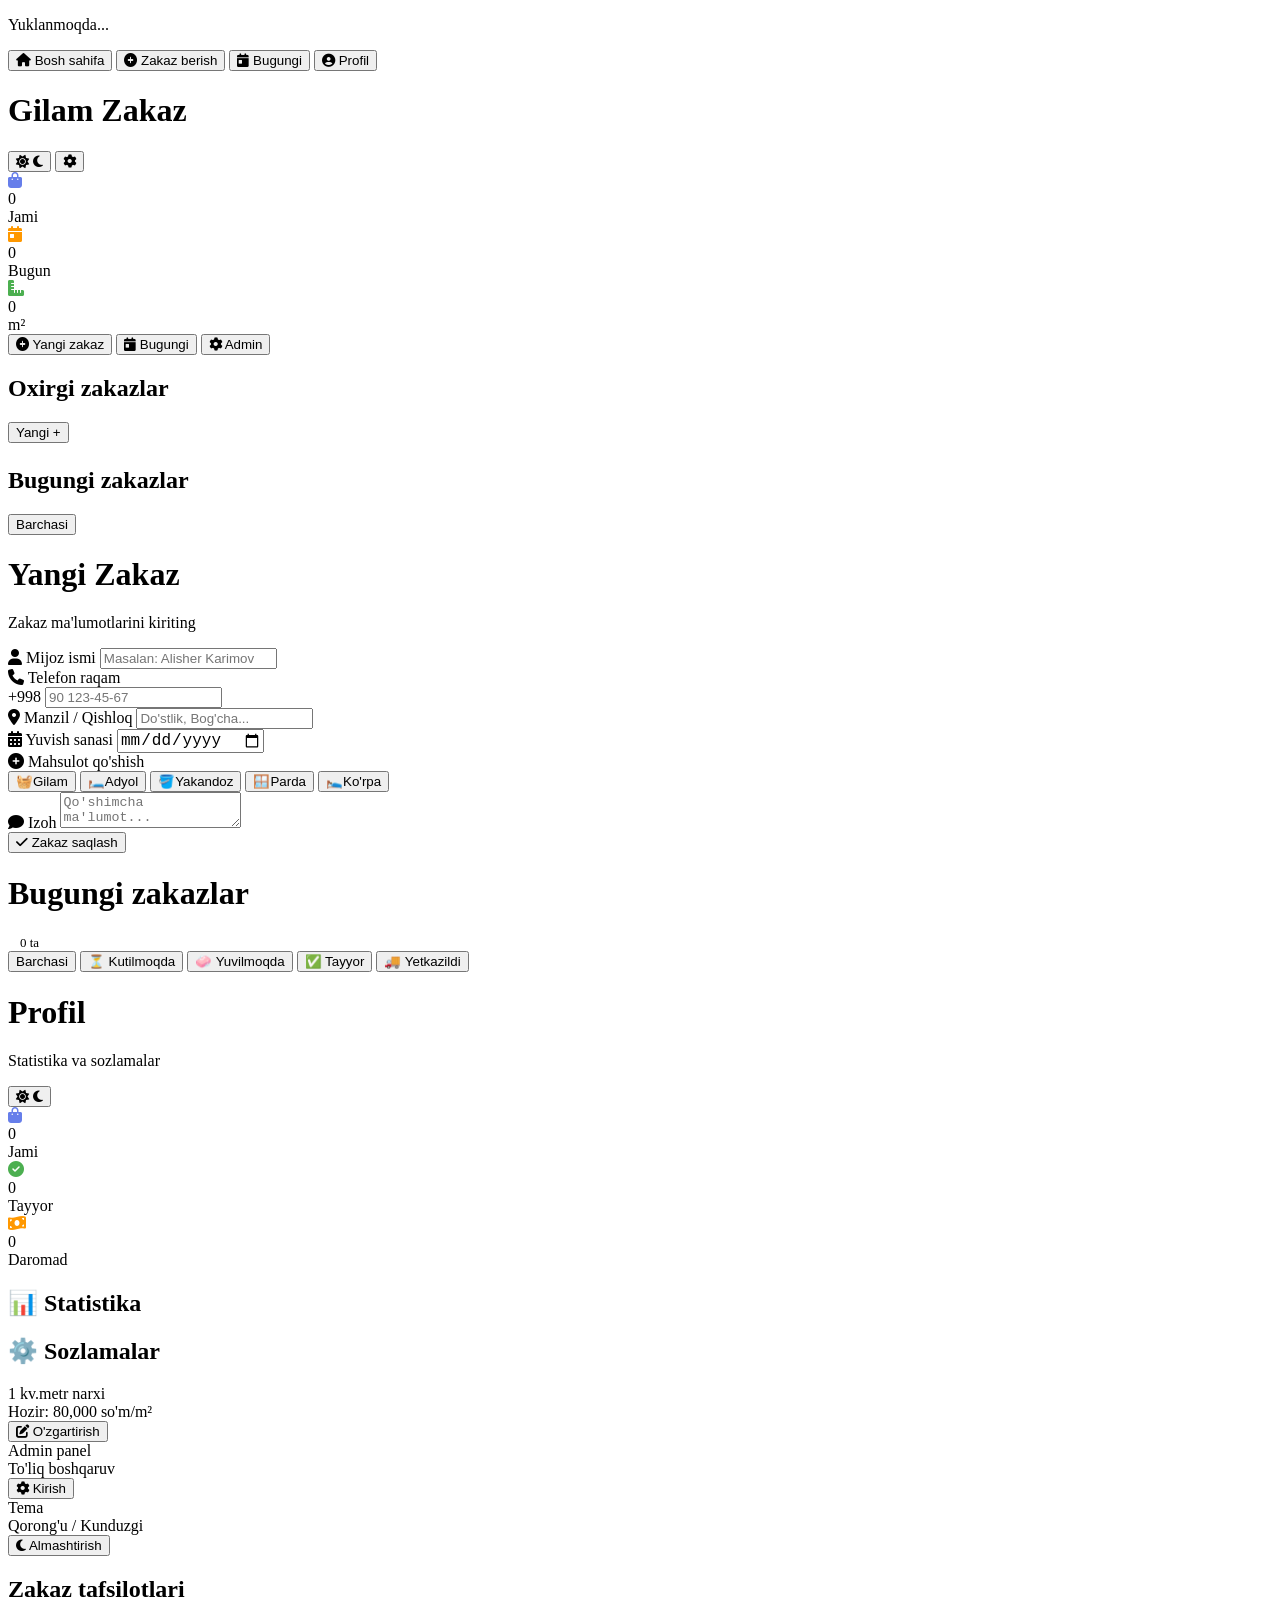
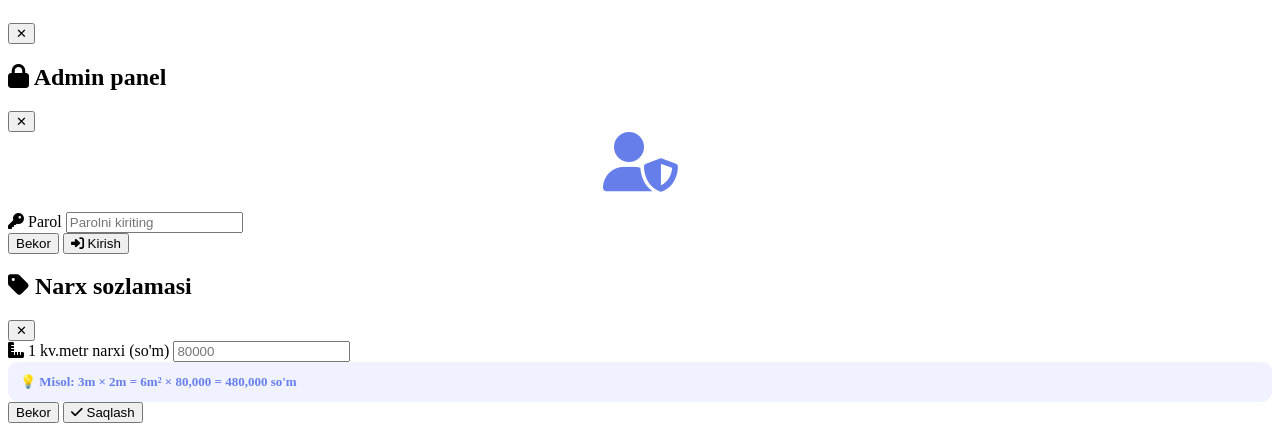
==== index.html @ f142aa7f "Create index.html" ====
<!DOCTYPE html>
<html lang="uz">
<head>
    <meta charset="UTF-8">
    <meta name="viewport" content="width=device-width, initial-scale=1.0, maximum-scale=1.0, user-scalable=no, viewport-fit=cover">
    <title>Gilam Zakaz | Mobil</title>
    <link rel="stylesheet" href="https://cdnjs.cloudflare.com/ajax/libs/font-awesome/6.4.0/css/all.min.css">
    <link href="https://fonts.googleapis.com/css2?family=Inter:wght@400;500;600;700;800&display=swap" rel="stylesheet">
    <link rel="stylesheet" href="style.css">
</head>
<body>
    <div class="loading-screen" id="loadingScreen">
        <div class="loading-spinner"></div>
        <p>Yuklanmoqda...</p>
    </div>

    <!-- BOTTOM NAVIGATION: Bosh sahifa / Zakaz berish / Bugungi / Profil -->
    <nav class="bottom-nav">
        <button class="nav-item active" data-page="home" onclick="switchPage('home')">
            <i class="fas fa-home"></i>
            <span>Bosh sahifa</span>
        </button>
        <button class="nav-item" data-page="neworder" onclick="switchPage('neworder')">
            <i class="fas fa-plus-circle"></i>
            <span>Zakaz berish</span>
        </button>
        <button class="nav-item" data-page="today" onclick="switchPage('today')">
            <i class="fas fa-calendar-day"></i>
            <span>Bugungi</span>
            <span class="nav-badge" id="todayBadge" style="display:none">0</span>
        </button>
        <button class="nav-item" data-page="profile" onclick="switchPage('profile')">
            <i class="fas fa-user-circle"></i>
            <span>Profil</span>
        </button>
    </nav>

    <main class="main-content">

        <!-- HOME PAGE -->
        <div class="page active" id="homePage">
            <div class="mobile-header">
                <div class="welcome-section">
                    <h1>Gilam Zakaz</h1>
                    <p class="date" id="currentDate"></p>
                </div>
                <div class="header-actions">
                    <button class="theme-toggle-btn" id="themeToggleBtn" onclick="toggleTheme()">
                        <span class="theme-icon-sun"><i class="fas fa-sun"></i></span>
                        <span class="theme-icon-moon"><i class="fas fa-moon"></i></span>
                    </button>
                    <button class="admin-btn" id="adminBtn" onclick="openAdminLoginModal()">
                        <i class="fas fa-cog"></i>
                    </button>
                </div>
            </div>

            <div class="stats-cards">
                <div class="stat-card">
                    <i class="fas fa-shopping-bag" style="color:#667eea"></i>
                    <div class="stat-value" id="totalOrdersStat">0</div>
                    <div class="stat-label">Jami</div>
                </div>
                <div class="stat-card">
                    <i class="fas fa-calendar-day" style="color:#ff9800"></i>
                    <div class="stat-value" id="todayOrdersStat">0</div>
                    <div class="stat-label">Bugun</div>
                </div>
                <div class="stat-card">
                    <i class="fas fa-ruler-combined" style="color:#4caf50"></i>
                    <div class="stat-value" id="totalAreaStat">0</div>
                    <div class="stat-label">m²</div>
                </div>
            </div>

            <div class="quick-actions">
                <button class="action-btn" onclick="switchPage('neworder')">
                    <i class="fas fa-plus-circle"></i>
                    <span>Yangi zakaz</span>
                </button>
                <button class="action-btn" onclick="switchPage('today')">
                    <i class="fas fa-calendar-day"></i>
                    <span>Bugungi</span>
                </button>
                <button class="action-btn" onclick="openAdminLoginModal()">
                    <i class="fas fa-cog"></i>
                    <span>Admin</span>
                </button>
            </div>

            <div class="section-header">
                <h2>Oxirgi zakazlar</h2>
                <button class="see-all" onclick="switchPage('neworder')">Yangi +</button>
            </div>
            <div class="orders-list" id="recentOrders"></div>

            <div class="section-header" style="margin-top:24px;">
                <h2>Bugungi zakazlar</h2>
                <button class="see-all" onclick="switchPage('today')">Barchasi</button>
            </div>
            <div class="queue-list" id="todayPreview"></div>
        </div>

        <!-- NEW ORDER PAGE -->
        <div class="page" id="neworderPage">
            <div class="mobile-header">
                <div class="welcome-section">
                    <h1>Yangi Zakaz</h1>
                    <p class="date">Zakaz ma'lumotlarini kiriting</p>
                </div>
            </div>

            <div class="new-order-form-page">
                <!-- Mijoz ismi -->
                <div class="form-group">
                    <label><i class="fas fa-user"></i> Mijoz ismi</label>
                    <input type="text" id="fo-name" placeholder="Masalan: Alisher Karimov" maxlength="60">
                </div>

                <!-- Telefon -->
                <div class="form-group">
                    <label><i class="fas fa-phone"></i> Telefon raqam</label>
                    <div class="phone-input-wrapper">
                        <span class="phone-prefix">+998</span>
                        <input type="tel" id="fo-phone" placeholder="90 123-45-67"
                            inputmode="numeric" maxlength="12"
                            oninput="formatPhoneInput(this)"
                            onkeydown="handlePhoneKey(event,this)">
                    </div>
                    <small id="fo-phoneError" style="color:#f44336;display:none;margin-top:4px;">❌ 9 raqamli telefon kiriting</small>
                </div>

                <!-- Manzil -->
                <div class="form-group">
                    <label><i class="fas fa-map-marker-alt"></i> Manzil / Qishloq</label>
                    <input type="text" id="fo-village" placeholder="Do'stlik, Bog'cha...">
                </div>

                <!-- Yuvish sanasi -->
                <div class="form-group">
                    <label><i class="fas fa-calendar-alt"></i> Yuvish sanasi</label>
                    <input type="date" id="fo-washdate" style="font-size:16px;">
                </div>

                <!-- Mahsulot qo'shish -->
                <div class="form-group">
                    <label><i class="fas fa-plus-circle"></i> Mahsulot qo'shish</label>
                    <div class="product-add-buttons">
                        <button type="button" class="prod-add-btn" onclick="addProductItem('gilam','🧺','Gilam')">
                            <span class="prod-add-emoji">🧺</span><span>Gilam</span>
                        </button>
                        <button type="button" class="prod-add-btn" onclick="addProductItem('adyol','🛏️','Adyol')">
                            <span class="prod-add-emoji">🛏️</span><span>Adyol</span>
                        </button>
                        <button type="button" class="prod-add-btn" onclick="addProductItem('yakandoz','🪣','Yakandoz')">
                            <span class="prod-add-emoji">🪣</span><span>Yakandoz</span>
                        </button>
                        <button type="button" class="prod-add-btn" onclick="addProductItem('parda','🪟','Parda')">
                            <span class="prod-add-emoji">🪟</span><span>Parda</span>
                        </button>
                        <button type="button" class="prod-add-btn" onclick="addProductItem('korpa','🛌','Ko\'rpa')">
                            <span class="prod-add-emoji">🛌</span><span>Ko'rpa</span>
                        </button>
                    </div>
                </div>

                <div id="fo-productItemsList" class="product-items-list"></div>

                <div class="live-calculator" id="fo-totalCalcBox" style="display:none;">
                    <div class="calc-item total">
                        <span>📦 Jami narx:</span>
                        <strong id="fo-livePrice">0 so'm</strong>
                    </div>
                    <div class="calc-item">
                        <span>Mahsulotlar soni:</span>
                        <strong id="fo-liveItemCount">0 ta</strong>
                    </div>
                </div>

                <!-- Izoh -->
                <div class="form-group">
                    <label><i class="fas fa-comment"></i> Izoh</label>
                    <textarea id="fo-comment" rows="2" placeholder="Qo'shimcha ma'lumot..."></textarea>
                </div>

                <button class="btn-save-full" id="fo-saveBtn" onclick="saveOrderFull()">
                    <i class="fas fa-check"></i> Zakaz saqlash
                </button>
            </div>
        </div>

        <!-- BUGUNGI PAGE -->
        <div class="page" id="todayPage">
            <div class="mobile-header">
                <div class="welcome-section">
                    <h1>Bugungi zakazlar</h1>
                    <p class="date" id="todayDateLabel"></p>
                </div>
                <div class="header-actions">
                    <span class="queue-total" id="todayTotal" style="font-size:13px;padding:6px 12px;">0 ta</span>
                </div>
            </div>

            <div class="filter-chips" style="margin-bottom:12px;">
                <button class="chip active" onclick="setTodayFilter(this,'all')">Barchasi</button>
                <button class="chip" onclick="setTodayFilter(this,'new')">⏳ Kutilmoqda</button>
                <button class="chip" onclick="setTodayFilter(this,'washing')">🧼 Yuvilmoqda</button>
                <button class="chip" onclick="setTodayFilter(this,'ready')">✅ Tayyor</button>
                <button class="chip" onclick="setTodayFilter(this,'done')">🚚 Yetkazildi</button>
            </div>

            <div class="queue-list" id="todayOrdersList"></div>
        </div>

        <!-- PROFIL PAGE -->
        <div class="page" id="profilePage">
            <div class="mobile-header">
                <div class="welcome-section">
                    <h1>Profil</h1>
                    <p class="date">Statistika va sozlamalar</p>
                </div>
                <div class="header-actions">
                    <button class="theme-toggle-btn" id="themeToggleBtn2" onclick="toggleTheme()">
                        <span class="theme-icon-sun"><i class="fas fa-sun"></i></span>
                        <span class="theme-icon-moon"><i class="fas fa-moon"></i></span>
                    </button>
                </div>
            </div>

            <!-- Stats summary -->
            <div class="stats-cards">
                <div class="stat-card">
                    <i class="fas fa-shopping-bag" style="color:#667eea"></i>
                    <div class="stat-value" id="profJami">0</div>
                    <div class="stat-label">Jami</div>
                </div>
                <div class="stat-card">
                    <i class="fas fa-check-circle" style="color:#4caf50"></i>
                    <div class="stat-value" id="profTayyor">0</div>
                    <div class="stat-label">Tayyor</div>
                </div>
                <div class="stat-card">
                    <i class="fas fa-money-bill-wave" style="color:#ff9800"></i>
                    <div class="stat-value" id="profDaromad">0</div>
                    <div class="stat-label">Daromad</div>
                </div>
            </div>

            <div class="section-header" style="margin-top:16px;">
                <h2>📊 Statistika</h2>
            </div>
            <div class="report-stats-box" id="profStatsBox"></div>

            <div class="section-header" style="margin-top:16px;">
                <h2>⚙️ Sozlamalar</h2>
            </div>
            <div class="profile-settings-box">
                <div class="prof-setting-row">
                    <div>
                        <div class="prof-setting-label">1 kv.metr narxi</div>
                        <div class="prof-setting-sub" id="profCurrentPrice">Hozir: 80,000 so'm/m²</div>
                    </div>
                    <button class="prof-setting-btn" onclick="openPriceSettings()">
                        <i class="fas fa-edit"></i> O'zgartirish
                    </button>
                </div>
                <div class="prof-setting-row">
                    <div>
                        <div class="prof-setting-label">Admin panel</div>
                        <div class="prof-setting-sub">To'liq boshqaruv</div>
                    </div>
                    <button class="prof-setting-btn" onclick="openAdminLoginModal()">
                        <i class="fas fa-cog"></i> Kirish
                    </button>
                </div>
                <div class="prof-setting-row">
                    <div>
                        <div class="prof-setting-label">Tema</div>
                        <div class="prof-setting-sub">Qorong'u / Kunduzgi</div>
                    </div>
                    <button class="prof-setting-btn" onclick="toggleTheme()">
                        <i class="fas fa-moon"></i> Almashtirish
                    </button>
                </div>
            </div>
        </div>

    </main>

    <!-- ORDER DETAILS MODAL -->
    <div class="modal" id="detailsModal">
        <div class="modal-content">
            <div class="modal-header">
                <h2>Zakaz tafsilotlari</h2>
                <button class="close-btn" onclick="closeDetailsModal()">✕</button>
            </div>
            <div class="modal-body" id="detailsContent"></div>
            <div class="modal-footer" id="detailsNavigation"></div>
        </div>
    </div>

    <!-- ADMIN LOGIN MODAL -->
    <div class="modal" id="adminLoginModal">
        <div class="modal-content">
            <div class="modal-header">
                <h2><i class="fas fa-lock"></i> Admin panel</h2>
                <button class="close-btn" onclick="closeAdminLoginModal()">✕</button>
            </div>
            <div class="modal-body">
                <div style="text-align:center;margin-bottom:20px;">
                    <i class="fas fa-user-shield" style="font-size:60px;color:#667eea;"></i>
                </div>
                <div class="form-group">
                    <label><i class="fas fa-key"></i> Parol</label>
                    <input type="password" id="adminPassword" placeholder="Parolni kiriting"
                        onkeypress="if(event.key==='Enter') adminLogin()">
                </div>
            </div>
            <div class="modal-footer">
                <button class="btn-cancel" onclick="closeAdminLoginModal()">Bekor</button>
                <button class="btn-save" onclick="adminLogin()">
                    <i class="fas fa-sign-in-alt"></i> Kirish
                </button>
            </div>
        </div>
    </div>

    <!-- PRICE SETTINGS MODAL -->
    <div class="modal" id="priceModal">
        <div class="modal-content">
            <div class="modal-header">
                <h2><i class="fas fa-tag"></i> Narx sozlamasi</h2>
                <button class="close-btn" onclick="closeModal(document.getElementById('priceModal'))">✕</button>
            </div>
            <div class="modal-body">
                <div class="form-group">
                    <label><i class="fas fa-ruler-combined"></i> 1 kv.metr narxi (so'm)</label>
                    <input type="number" id="priceInput" placeholder="80000" inputmode="numeric" min="1000" step="1000">
                </div>
                <div style="background:#f0f3ff;padding:12px;border-radius:10px;font-size:13px;color:#667eea;font-weight:600;">
                    💡 Misol: 3m × 2m = 6m² × <span id="pricePreviewVal">80,000</span> = <span id="pricePreviewTotal">480,000</span> so'm
                </div>
            </div>
            <div class="modal-footer">
                <button class="btn-cancel" onclick="closeModal(document.getElementById('priceModal'))">Bekor</button>
                <button class="btn-save" onclick="savePriceSettings()">
                    <i class="fas fa-check"></i> Saqlash
                </button>
            </div>
        </div>
    </div>

    <div id="toast" class="toast"></div>

    <script src="script.js"></script>
    <script>
    (function() {
        var saved = localStorage.getItem('theme');
        var prefersDark = window.matchMedia('(prefers-color-scheme: dark)').matches;
        var theme = saved || (prefersDark ? 'dark' : 'light');
        document.documentElement.setAttribute('data-theme', theme);
    })();
    function toggleTheme() {
        var html = document.documentElement;
        var current = html.getAttribute('data-theme');
        var next = current === 'dark' ? 'light' : 'dark';
        html.setAttribute('data-theme', next);
        localStorage.setItem('theme', next);
    }
    </script>
</body>
</html>
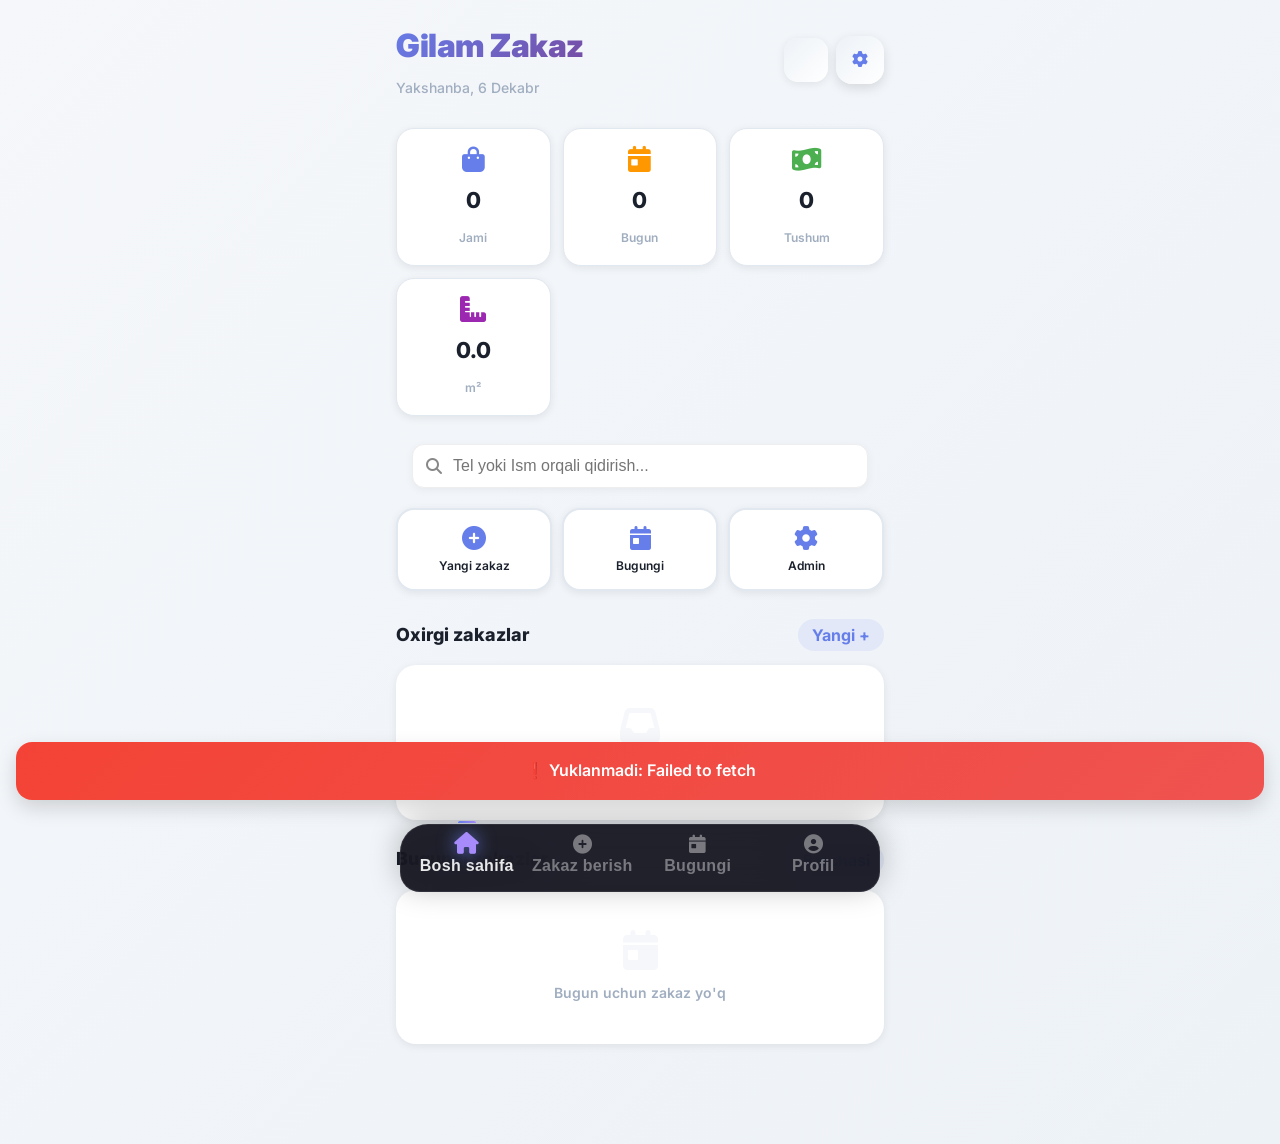
==== commit 8bf8189a: "Update index.html" ====
--- a/index.html
+++ b/index.html
@@ -67,9 +67,24 @@
                     <div class="stat-label">Bugun</div>
                 </div>
                 <div class="stat-card">
-                    <i class="fas fa-ruler-combined" style="color:#4caf50"></i>
+                    <i class="fas fa-money-bill-wave" style="color:#4caf50"></i>
+                    <div class="stat-value" id="todayRevenueStat">0</div>
+                    <div class="stat-label">Tushum</div>
+                </div>
+                <div class="stat-card">
+                    <i class="fas fa-ruler-combined" style="color:#9c27b0"></i>
                     <div class="stat-value" id="totalAreaStat">0</div>
                     <div class="stat-label">m²</div>
+                </div>
+            </div>
+
+            <!-- SEARCH BAR -->
+            <div class="search-section" style="padding:0 16px;margin-bottom:20px;">
+                <div class="search-wrapper" style="position:relative;">
+                    <i class="fas fa-search" style="position:absolute;left:14px;top:50%;transform:translateY(-50%);color:#888;"></i>
+                    <input type="text" id="homeSearchInput" placeholder="Tel yoki Ism orqali qidirish..." 
+                        style="width:100%;padding:12px 12px 12px 40px;border-radius:12px;border:1px solid #eee;font-size:15px;outline:none;background:var(--white);box-shadow:0 2px 8px rgba(0,0,0,0.05);"
+                        oninput="globalSearch(this.value)">
                 </div>
             </div>
 
@@ -133,7 +148,11 @@
                 <!-- Manzil -->
                 <div class="form-group">
                     <label><i class="fas fa-map-marker-alt"></i> Manzil / Qishloq</label>
-                    <input type="text" id="fo-village" placeholder="Do'stlik, Bog'cha...">
+                    <div style="display:flex;gap:8px;align-items:flex-end">
+                        <input type="text" id="fo-village" placeholder="Do'stlik, Bog'cha..." style="flex:1;">
+                        <button type="button" id="fo-gps-btn" onclick="captureGPSLocation()" style="padding:12px 16px;background:#667eea;color:#fff;border:none;border-radius:12px;cursor:pointer;font-size:14px;font-weight:600;white-space:nowrap;display:flex;align-items:center;gap:6px"><i class="fas fa-location-arrow"></i> GPS</button>
+                    </div>
+                    <input type="hidden" id="fo-gps-coords" value="">
                 </div>
 
                 <!-- Yuvish sanasi -->
--- a/style.css
+++ b/style.css
@@ -0,0 +1,4390 @@
+/* =================== RESET & VARIABLES =================== */
+* {
+    margin: 0;
+    padding: 0;
+    box-sizing: border-box;
+    -webkit-tap-highlight-color: transparent;
+}
+
+:root {
+    --primary: #667eea;
+    --primary-light: #8b9ef5;
+    --primary-dark: #5a67d8;
+    --secondary: #764ba2;
+    --secondary-light: #9b6bc2;
+    --success: #4caf50;
+    --success-light: #81c784;
+    --warning: #ff9800;
+    --warning-light: #ffb74d;
+    --danger: #f44336;
+    --danger-light: #ef5350;
+    --info: #2196f3;
+    --info-light: #64b5f6;
+    --dark: #1a202c;
+    --dark-secondary: #2d3748;
+    --light: #f7fafc;
+    --light-secondary: #edf2f7;
+    --gray: #a0aec0;
+    --gray-light: #cbd5e0;
+    --border: #e2e8f0;
+    --bg: #f5f7fa;
+    --white: #ffffff;
+    --shadow: 0 2px 8px rgba(0,0,0,0.08);
+    --shadow-md: 0 4px 12px rgba(0,0,0,0.12);
+    --shadow-lg: 0 8px 20px rgba(0,0,0,0.15);
+}
+
+html {
+    scroll-behavior: smooth;
+}
+
+body {
+    font-family: 'Inter', -apple-system, BlinkMacSystemFont, 'Segoe UI', sans-serif;
+    background: linear-gradient(135deg, #f5f7fa 0%, #edf2f7 100%);
+    color: var(--dark);
+    line-height: 1.6;
+    padding-bottom: 80px;
+    min-height: 100vh;
+}
+
+/* =================== LOADING SCREEN =================== */
+.loading-screen {
+    position: fixed;
+    top: 0;
+    left: 0;
+    right: 0;
+    bottom: 0;
+    background: linear-gradient(135deg, var(--primary) 0%, var(--secondary) 100%);
+    display: flex;
+    flex-direction: column;
+    align-items: center;
+    justify-content: center;
+    z-index: 9999;
+    animation: fadeOut 0.5s ease-out forwards;
+    animation-delay: 1.5s;
+}
+
+.loading-screen.hide {
+    display: none;
+}
+
+.loading-spinner {
+    width: 60px;
+    height: 60px;
+    border: 4px solid rgba(255,255,255,0.3);
+    border-top-color: white;
+    border-radius: 50%;
+    animation: spin 1.2s linear infinite;
+    margin-bottom: 20px;
+}
+
+.loading-screen p {
+    color: white;
+    font-weight: 500;
+    font-size: 16px;
+    letter-spacing: 0.5px;
+}
+
+@keyframes spin {
+    to { transform: rotate(360deg); }
+}
+
+@keyframes fadeOut {
+    to {
+        opacity: 0;
+        visibility: hidden;
+    }
+}
+
+/* =================== BOTTOM NAVIGATION =================== */
+.bottom-nav {
+    position: fixed;
+    bottom: 0;
+    left: 0;
+    right: 0;
+    background: var(--white);
+    display: flex;
+    justify-content: space-around;
+    align-items: flex-end;
+    padding: 8px 4px calc(env(safe-area-inset-bottom, 8px) + 8px);
+    box-shadow: 0 -4px 24px rgba(0,0,0,0.08);
+    border-radius: 24px 24px 0 0;
+    z-index: 1000;
+    backdrop-filter: blur(20px);
+    -webkit-backdrop-filter: blur(20px);
+    background: rgba(255,255,255,0.97);
+}
+
+.nav-item {
+    flex: 1;
+    display: flex;
+    flex-direction: column;
+    align-items: center;
+    gap: 3px;
+    background: none;
+    border: none;
+    color: var(--gray);
+    font-size: 10px;
+    font-weight: 600;
+    padding: 6px 0;
+    cursor: pointer;
+    transition: all 0.25s cubic-bezier(0.4, 0, 0.2, 1);
+    position: relative;
+    letter-spacing: 0.2px;
+}
+
+.nav-item i {
+    font-size: 20px;
+    transition: all 0.25s ease;
+}
+
+.nav-item.active {
+    color: var(--primary);
+}
+
+.nav-item.active i {
+    transform: scale(1.1) translateY(-2px);
+}
+
+.nav-item.active::before {
+    content: '';
+    position: absolute;
+    top: -8px;
+    left: 50%;
+    transform: translateX(-50%);
+    width: 20px;
+    height: 3px;
+    background: linear-gradient(135deg, var(--primary), var(--secondary));
+    border-radius: 0 0 4px 4px;
+}
+
+.nav-badge {
+    position: absolute;
+    top: 0;
+    right: calc(50% - 22px);
+    background: linear-gradient(135deg, var(--danger), var(--danger-light));
+    color: white;
+    font-size: 9px;
+    padding: 2px 6px;
+    border-radius: 10px;
+    min-width: 18px;
+    text-align: center;
+    font-weight: 700;
+    display: none;
+    box-shadow: 0 2px 8px rgba(244,67,54,0.3);
+    animation: badgeBounce 0.6s cubic-bezier(0.34, 1.56, 0.64, 1);
+}
+
+@keyframes badgeBounce {
+    0% { transform: scale(0); }
+    50% { transform: scale(1.1); }
+    100% { transform: scale(1); }
+}
+
+.add-btn {
+    background: linear-gradient(135deg, var(--primary) 0%, var(--primary-dark) 100%);
+    color: white !important;
+    width: 56px;
+    height: 56px;
+    border-radius: 50%;
+    margin-top: -28px;
+    margin-bottom: 4px;
+    box-shadow: 0 4px 16px rgba(102,126,234,0.4);
+    border: 3px solid var(--white);
+    font-size: 24px;
+    transition: all 0.3s cubic-bezier(0.34, 1.56, 0.64, 1);
+    flex-direction: column;
+    gap: 0 !important;
+}
+
+.add-btn i {
+    font-size: 22px !important;
+    transform: none !important;
+}
+
+.add-btn-label {
+    font-size: 8px !important;
+    font-weight: 700;
+    margin-top: -2px;
+    letter-spacing: 0.3px;
+    opacity: 0.9;
+}
+
+.add-btn:hover {
+    transform: translateY(-4px);
+    box-shadow: 0 8px 24px rgba(102,126,234,0.5);
+}
+
+.add-btn:active {
+    transform: scale(0.92);
+}
+
+/* =================== MAIN CONTENT =================== */
+.main-content {
+    padding: 20px 16px;
+    max-width: 520px;
+    margin: 0 auto;
+}
+
+.page {
+    display: none;
+    animation: pageIn 0.5s cubic-bezier(0.34, 1.56, 0.64, 1);
+}
+
+.page.active {
+    display: block;
+}
+
+@keyframes pageIn {
+    from {
+        opacity: 0;
+        transform: translateY(20px);
+    }
+    to {
+        opacity: 1;
+        transform: translateY(0);
+    }
+}
+
+/* =================== PAGE TITLE =================== */
+.page-title {
+    font-size: 28px;
+    font-weight: 800;
+    color: var(--dark);
+    margin-bottom: 20px;
+    background: linear-gradient(135deg, var(--primary), var(--secondary));
+    -webkit-background-clip: text;
+    -webkit-text-fill-color: transparent;
+}
+
+.queue-header {
+    display: flex;
+    justify-content: space-between;
+    align-items: center;
+    margin-bottom: 20px;
+}
+
+.queue-header .page-title {
+    margin: 0;
+}
+
+.queue-total {
+    background: linear-gradient(135deg, var(--primary), var(--secondary));
+    color: white;
+    padding: 8px 16px;
+    border-radius: 24px;
+    font-size: 18px;
+    font-weight: 700;
+    box-shadow: 0 4px 12px rgba(102,126,234,0.3);
+}
+
+/* =================== HOME PAGE =================== */
+.mobile-header {
+    display: flex;
+    justify-content: space-between;
+    align-items: center;
+    margin-bottom: 28px;
+}
+
+.welcome-section h1 {
+    font-size: 32px;
+    font-weight: 900;
+    background: linear-gradient(135deg, var(--primary), var(--secondary));
+    -webkit-background-clip: text;
+    -webkit-text-fill-color: transparent;
+    margin-bottom: 6px;
+    letter-spacing: -0.5px;
+}
+
+.welcome-section .date {
+    color: var(--gray);
+    font-size: 14px;
+    font-weight: 500;
+}
+
+.admin-btn {
+    width: 48px;
+    height: 48px;
+    border: none;
+    background: linear-gradient(135deg, var(--light-secondary), var(--white));
+    border-radius: 16px;
+    color: var(--primary);
+    font-size: 22px;
+    box-shadow: var(--shadow-md);
+    cursor: pointer;
+    transition: all 0.3s cubic-bezier(0.34, 1.56, 0.64, 1);
+}
+
+.admin-btn:hover {
+    transform: translateY(-2px);
+    box-shadow: var(--shadow-lg);
+}
+
+.admin-btn:active {
+    transform: scale(0.94);
+}
+
+/* =================== STATS CARDS =================== */
+.stats-cards {
+    display: grid;
+    grid-template-columns: repeat(3, 1fr);
+    gap: 12px;
+    margin-bottom: 28px;
+}
+
+.stat-card {
+    background: var(--white);
+    padding: 18px 12px;
+    border-radius: 18px;
+    display: flex;
+    flex-direction: column;
+    align-items: center;
+    gap: 10px;
+    box-shadow: var(--shadow);
+    transition: all 0.3s cubic-bezier(0.34, 1.56, 0.64, 1);
+    border: 1px solid var(--border);
+}
+
+.stat-card:hover {
+    transform: translateY(-4px);
+    box-shadow: var(--shadow-lg);
+    border-color: var(--primary-light);
+}
+
+.stat-card i {
+    font-size: 26px;
+}
+
+.stat-value {
+    font-size: 22px;
+    font-weight: 800;
+    color: var(--dark);
+}
+
+.stat-label {
+    font-size: 12px;
+    color: var(--gray);
+    font-weight: 600;
+}
+
+/* =================== QUICK ACTIONS =================== */
+.quick-actions {
+    display: grid;
+    grid-template-columns: repeat(3, 1fr);
+    gap: 12px;
+    margin-bottom: 28px;
+}
+
+.action-btn {
+    background: var(--white);
+    border: none;
+    padding: 14px 10px;
+    border-radius: 18px;
+    display: flex;
+    flex-direction: column;
+    align-items: center;
+    gap: 8px;
+    box-shadow: var(--shadow);
+    cursor: pointer;
+    transition: all 0.3s cubic-bezier(0.34, 1.56, 0.64, 1);
+    border: 1px solid var(--border);
+}
+
+.action-btn:hover {
+    transform: translateY(-4px);
+    box-shadow: var(--shadow-lg);
+    border-color: var(--primary-light);
+}
+
+.action-btn:active {
+    transform: scale(0.95);
+}
+
+.action-btn i {
+    font-size: 28px;
+    color: var(--primary);
+}
+
+.action-btn span {
+    font-size: 12px;
+    color: var(--dark);
+    font-weight: 600;
+    text-align: center;
+}
+
+/* =================== SECTION HEADER =================== */
+.section-header {
+    display: flex;
+    justify-content: space-between;
+    align-items: center;
+    margin-bottom: 16px;
+    margin-top: 24px;
+}
+
+.section-header h2 {
+    font-size: 20px;
+    font-weight: 700;
+    color: var(--dark);
+}
+
+.see-all {
+    background: none;
+    border: none;
+    color: var(--primary);
+    font-size: 14px;
+    font-weight: 600;
+    cursor: pointer;
+    padding: 0;
+    transition: all 0.3s ease;
+}
+
+.see-all:hover {
+    color: var(--primary-dark);
+    transform: translateX(4px);
+}
+
+/* =================== SEARCH BOX =================== */
+.search-box {
+    background: var(--white);
+    border-radius: 28px;
+    padding: 12px 20px;
+    display: flex;
+    align-items: center;
+    gap: 12px;
+    margin-bottom: 16px;
+    box-shadow: var(--shadow-md);
+    border: 2px solid transparent;
+    transition: all 0.3s ease;
+}
+
+.search-box:focus-within {
+    border-color: var(--primary-light);
+    box-shadow: 0 4px 16px rgba(102,126,234,0.2);
+}
+
+.search-box i {
+    color: var(--gray);
+    font-size: 18px;
+}
+
+.search-box input {
+    flex: 1;
+    border: none;
+    outline: none;
+    font-size: 16px;
+    background: transparent;
+    color: var(--dark);
+}
+
+.search-box input::placeholder {
+    color: var(--gray-light);
+}
+
+.search-hint {
+    font-size: 11px;
+    color: var(--gray);
+    margin-top: 5px;
+    padding-left: 4px;
+}
+
+/* =================== FILTER CHIPS =================== */
+.filter-chips {
+    display: flex;
+    gap: 10px;
+    overflow-x: auto;
+    padding: 6px 0;
+    margin-bottom: 18px;
+    scrollbar-width: none;
+}
+
+.filter-chips::-webkit-scrollbar {
+    display: none;
+}
+
+.chip {
+    padding: 10px 18px;
+    border: none;
+    background: var(--white);
+    border-radius: 28px;
+    font-size: 13px;
+    font-weight: 600;
+    color: var(--gray);
+    white-space: nowrap;
+    box-shadow: var(--shadow);
+    cursor: pointer;
+    transition: all 0.3s cubic-bezier(0.34, 1.56, 0.64, 1);
+    border: 2px solid transparent;
+}
+
+.chip:hover {
+    transform: translateY(-2px);
+    box-shadow: var(--shadow-md);
+}
+
+.chip.active {
+    background: linear-gradient(135deg, var(--primary), var(--primary-dark));
+    color: white;
+    box-shadow: 0 4px 16px rgba(102,126,234,0.3);
+}
+
+/* =================== ORDERS LIST =================== */
+.orders-list {
+    display: flex;
+    flex-direction: column;
+    gap: 12px;
+}
+
+.order-card {
+    background: var(--white);
+    border-radius: 18px;
+    padding: 16px;
+    box-shadow: var(--shadow);
+    cursor: pointer;
+    border-left: 5px solid #667eea;
+    transition: all 0.3s cubic-bezier(0.34, 1.56, 0.64, 1);
+    border: 2px solid transparent;
+    border-left: 5px solid #667eea;
+    position: relative;
+    overflow: hidden;
+}
+
+.order-card::before {
+    content: '';
+    position: absolute;
+    top: 0;
+    left: 0;
+    right: 0;
+    height: 3px;
+    background: linear-gradient(90deg, var(--primary), transparent);
+    opacity: 0;
+    transition: opacity 0.3s ease;
+}
+
+.order-card:hover {
+    transform: translateY(-4px);
+    box-shadow: var(--shadow-lg);
+    border-color: var(--primary-light);
+}
+
+.order-card:hover::before {
+    opacity: 1;
+}
+
+.order-card:active {
+    transform: scale(0.98);
+}
+
+.order-card.status-new {
+    border-left-color: #1976d2;
+}
+
+.order-card.status-queue {
+    border-left-color: #f57c00;
+}
+
+.order-card.status-washing {
+    border-left-color: #2196f3;
+}
+
+.order-card.status-ready {
+    border-left-color: #4caf50;
+}
+
+.order-header {
+    display: flex;
+    justify-content: space-between;
+    align-items: center;
+    margin-bottom: 10px;
+}
+
+.order-id {
+    font-weight: 700;
+    color: var(--primary);
+    font-size: 13px;
+    background: linear-gradient(135deg, rgba(102,126,234,0.1), rgba(118,75,162,0.1));
+    padding: 4px 10px;
+    border-radius: 12px;
+}
+
+.order-status {
+    font-size: 11px;
+    font-weight: 700;
+    padding: 5px 12px;
+    border-radius: 14px;
+    background: linear-gradient(135deg, #e3f2fd, #bbdefb);
+    color: #667eea;
+}
+
+.order-phone {
+    font-weight: 700;
+    font-size: 15px;
+    color: var(--dark);
+    margin-bottom: 6px;
+}
+
+.order-details {
+    font-size: 12px;
+    color: var(--gray);
+    display: flex;
+    gap: 12px;
+    margin-bottom: 12px;
+    flex-wrap: wrap;
+}
+
+.order-price {
+    font-weight: 800;
+    color: var(--success);
+    font-size: 16px;
+}
+
+.order-buttons {
+    display: flex;
+    gap: 8px;
+    margin-top: 10px;
+}
+
+.order-btn {
+    flex: 1;
+    padding: 8px;
+    border: none;
+    border-radius: 10px;
+    font-size: 11px;
+    font-weight: 700;
+    cursor: pointer;
+    transition: all 0.3s ease;
+}
+
+.btn-info {
+    background: linear-gradient(135deg, #e3f2fd, #bbdefb);
+    color: #1976d2;
+}
+
+.btn-schedule {
+    background: linear-gradient(135deg, #fff3e0, #ffe0b2);
+    color: #f57c00;
+}
+
+.btn-status {
+    background: linear-gradient(135deg, #e8f5e9, #c8e6c9);
+    color: #4caf50;
+}
+
+/* =================== QUEUE LIST =================== */
+.queue-list {
+    display: flex;
+    flex-direction: column;
+    gap: 10px;
+}
+
+.queue-item {
+    background: var(--white);
+    border-radius: 16px;
+    padding: 12px 14px;
+    display: flex;
+    align-items: center;
+    gap: 12px;
+    box-shadow: var(--shadow);
+    cursor: pointer;
+    border-left: 4px solid var(--warning);
+    transition: all 0.2s ease;
+    border: 1.5px solid transparent;
+    border-left: 4px solid var(--warning);
+}
+
+.queue-item:active {
+    transform: scale(0.98);
+    background: var(--light);
+}
+
+.queue-item.status-washing {
+    border-left-color: var(--info);
+}
+
+.queue-item.status-ready {
+    border-left-color: var(--success);
+}
+
+.queue-number {
+    width: 40px;
+    height: 40px;
+    background: linear-gradient(135deg, var(--primary), var(--primary-dark));
+    border-radius: 50%;
+    display: flex;
+    align-items: center;
+    justify-content: center;
+    color: white;
+    font-weight: 800;
+    font-size: 16px;
+    flex-shrink: 0;
+    box-shadow: 0 3px 10px rgba(102,126,234,0.25);
+}
+
+.queue-info {
+    flex: 1;
+    min-width: 0;
+}
+
+.queue-phone {
+    font-weight: 700;
+    font-size: 14px;
+    color: var(--dark);
+    white-space: nowrap;
+    overflow: hidden;
+    text-overflow: ellipsis;
+}
+
+.queue-village {
+    font-weight: 700;
+    font-size: 14px;
+    color: var(--dark);
+    white-space: nowrap;
+    overflow: hidden;
+    text-overflow: ellipsis;
+    display: flex;
+    align-items: center;
+    gap: 4px;
+    flex-wrap: wrap;
+}
+
+.queue-phone-row {
+    font-size: 12px;
+    color: var(--gray);
+    margin-top: 2px;
+    font-weight: 500;
+    display: flex;
+    align-items: center;
+    gap: 4px;
+}
+
+.queue-last4 {
+    color: var(--primary);
+    font-weight: 700;
+    font-size: 12px;
+}
+
+.queue-meta {
+    display: flex;
+    gap: 10px;
+    font-size: 11px;
+    color: var(--gray);
+    margin-top: 3px;
+    font-weight: 500;
+}
+
+.queue-time {
+    font-size: 11px;
+    color: var(--gray);
+    margin-top: 3px;
+    font-weight: 500;
+}
+
+.queue-right {
+    display: flex;
+    flex-direction: column;
+    align-items: flex-end;
+    gap: 4px;
+    flex-shrink: 0;
+}
+
+.queue-status-badge {
+    padding: 4px 10px;
+    border-radius: 16px;
+    font-size: 10px;
+    font-weight: 700;
+    white-space: nowrap;
+}
+
+.queue-status-badge.status-queue {
+    background: linear-gradient(135deg, #fff3e0, #ffe0b2);
+    color: #f57c00;
+}
+
+.queue-status-badge.status-washing {
+    background: linear-gradient(135deg, #e3f2fd, #bbdefb);
+    color: #1976d2;
+}
+
+.queue-status-badge.status-ready {
+    background: linear-gradient(135deg, #e8f5e9, #c8e6c9);
+    color: #4caf50;
+}
+
+.queue-price-sm {
+    font-size: 11px;
+    font-weight: 700;
+    color: var(--success);
+}
+
+.queue-status {
+    padding: 6px 14px;
+    border-radius: 20px;
+    font-size: 12px;
+    font-weight: 700;
+}
+
+/* =================== SORT CHIPS =================== */
+.sort-chips {
+    display: flex;
+    gap: 6px;
+    align-items: center;
+    overflow-x: auto;
+    padding: 4px 0 14px;
+    scrollbar-width: none;
+}
+
+.sort-chips::-webkit-scrollbar {
+    display: none;
+}
+
+.sort-label {
+    font-size: 11px;
+    font-weight: 700;
+    color: var(--gray);
+    white-space: nowrap;
+    flex-shrink: 0;
+}
+
+.sort-chip {
+    padding: 6px 12px;
+    border: none;
+    background: var(--white);
+    border-radius: 20px;
+    font-size: 11px;
+    font-weight: 600;
+    color: var(--gray);
+    white-space: nowrap;
+    box-shadow: 0 1px 4px rgba(0,0,0,0.06);
+    cursor: pointer;
+    transition: all 0.2s ease;
+    border: 1.5px solid var(--border);
+    font-family: inherit;
+}
+
+.sort-chip.active {
+    background: linear-gradient(135deg, var(--warning), #f57c00);
+    color: white;
+    border-color: transparent;
+    box-shadow: 0 3px 10px rgba(255,152,0,0.25);
+}
+
+.sort-chip:not(.active):active {
+    transform: scale(0.95);
+}
+
+.status-waiting {
+    background: linear-gradient(135deg, #fff3e0, #ffe0b2);
+    color: #f57c00;
+}
+
+.status-washing {
+    background: linear-gradient(135deg, #e3f2fd, #bbdefb);
+    color: #1976d2;
+}
+
+.status-ready {
+    background: linear-gradient(135deg, #e8f5e9, #c8e6c9);
+    color: #4caf50;
+}
+
+/* =================== MODALS =================== */
+.modal {
+    display: none;
+    position: fixed;
+    top: 0;
+    left: 0;
+    right: 0;
+    bottom: 0;
+    background: rgba(0,0,0,0.5);
+    backdrop-filter: blur(8px);
+    z-index: 2000;
+    overflow-y: auto;
+    padding: 16px;
+    animation: modalFadeIn 0.3s ease;
+}
+
+@keyframes modalFadeIn {
+    from { opacity: 0; }
+    to { opacity: 1; }
+}
+
+.modal.show {
+    display: flex;
+    align-items: flex-end;
+}
+
+.modal-content {
+    background: var(--white);
+    border-radius: 28px 28px 0 0;
+    width: 100%;
+    max-width: 520px;
+    margin: auto;
+    max-height: 90vh;
+    overflow-y: auto;
+    animation: modalSlideUp 0.4s cubic-bezier(0.34, 1.56, 0.64, 1);
+}
+
+@keyframes modalSlideUp {
+    from {
+        opacity: 0;
+        transform: translateY(50px);
+    }
+    to {
+        opacity: 1;
+        transform: translateY(0);
+    }
+}
+
+.modal-header {
+    padding: 24px 20px;
+    border-bottom: 2px solid var(--border);
+    display: flex;
+    justify-content: space-between;
+    align-items: center;
+    position: sticky;
+    top: 0;
+    background: linear-gradient(135deg, var(--white) 0%, var(--light) 100%);
+    z-index: 10;
+}
+
+.modal-header h2 {
+    font-size: 22px;
+    display: flex;
+    align-items: center;
+    gap: 12px;
+    color: var(--dark);
+    margin: 0;
+    font-weight: 800;
+}
+
+.modal-header h2 i {
+    color: var(--primary);
+    font-size: 26px;
+}
+
+.close-btn {
+    width: 44px;
+    height: 44px;
+    border: none;
+    background: linear-gradient(135deg, var(--light-secondary), var(--white));
+    border-radius: 12px;
+    color: var(--gray);
+    cursor: pointer;
+    transition: all 0.3s ease;
+    font-size: 20px;
+    display: flex;
+    align-items: center;
+    justify-content: center;
+    border: 2px solid transparent;
+}
+
+.close-btn:hover {
+    border-color: var(--danger-light);
+    color: var(--danger);
+    background: linear-gradient(135deg, #ffebee, #fff5f5);
+}
+
+.close-btn:active {
+    transform: scale(0.92);
+}
+
+.modal-body {
+    padding: 24px;
+}
+
+.modal-footer {
+    padding: 20px;
+    border-top: 2px solid var(--border);
+    display: flex;
+    gap: 12px;
+    background: linear-gradient(135deg, var(--light) 0%, var(--white) 100%);
+}
+
+/* =================== FORMS =================== */
+.form-group {
+    margin-bottom: 22px;
+}
+
+.form-group label {
+    display: block;
+    margin-bottom: 10px;
+    color: var(--dark);
+    font-weight: 700;
+    font-size: 15px;
+}
+
+.form-group label i {
+    color: var(--primary);
+    margin-right: 8px;
+    font-size: 18px;
+}
+
+.form-group input,
+.form-group textarea {
+    width: 100%;
+    padding: 14px 16px;
+    border: 2px solid var(--border);
+    border-radius: 14px;
+    font-size: 16px;
+    transition: all 0.3s ease;
+    background: var(--white);
+    color: var(--dark);
+    font-family: 'Inter', sans-serif;
+}
+
+.form-group input:focus,
+.form-group textarea:focus {
+    outline: none;
+    border-color: var(--primary-light);
+    box-shadow: 0 0 0 4px rgba(102,126,234,0.1);
+    background: linear-gradient(135deg, rgba(102,126,234,0.02), rgba(118,75,162,0.02));
+}
+
+.form-row {
+    display: grid;
+    grid-template-columns: 1fr 1fr;
+    gap: 14px;
+}
+
+.form-row .form-group {
+    margin-bottom: 0;
+}
+
+/* =================== CALCULATOR =================== */
+.live-calculator {
+    background: linear-gradient(135deg, var(--light-secondary) 0%, var(--white) 100%);
+    border-radius: 18px;
+    padding: 18px;
+    margin-bottom: 22px;
+    border: 2px solid var(--border);
+}
+
+.calc-item {
+    display: flex;
+    justify-content: space-between;
+    align-items: center;
+    padding: 10px 0;
+    font-weight: 600;
+}
+
+.calc-item.total {
+    border-top: 2px dashed var(--border);
+    margin-top: 10px;
+    padding-top: 16px;
+}
+
+.calc-item strong {
+    font-size: 18px;
+    color: var(--primary);
+}
+
+.calc-item.total strong {
+    color: var(--success);
+    font-size: 24px;
+}
+
+/* =================== UPLOAD =================== */
+.upload-area {
+    border: 3px dashed var(--border);
+    border-radius: 20px;
+    padding: 32px 20px;
+    text-align: center;
+    cursor: pointer;
+    background: linear-gradient(135deg, var(--light-secondary) 0%, var(--white) 100%);
+    transition: all 0.3s cubic-bezier(0.34, 1.56, 0.64, 1);
+}
+
+.upload-area:hover {
+    border-color: var(--primary-light);
+    background: linear-gradient(135deg, rgba(102,126,234,0.05), rgba(118,75,162,0.05));
+    transform: translateY(-2px);
+}
+
+.upload-area:active {
+    border-color: var(--primary);
+    transform: scale(0.98);
+}
+
+.upload-area i {
+    font-size: 48px;
+    color: var(--primary);
+    margin-bottom: 12px;
+    animation: float 3s ease-in-out infinite;
+}
+
+@keyframes float {
+    0%, 100% { transform: translateY(0); }
+    50% { transform: translateY(-8px); }
+}
+
+.upload-area p {
+    color: var(--dark);
+    font-weight: 700;
+    margin-bottom: 6px;
+    font-size: 15px;
+}
+
+.upload-area small {
+    color: var(--gray);
+    font-size: 13px;
+}
+
+.image-preview {
+    display: grid;
+    grid-template-columns: repeat(4, 1fr);
+    gap: 10px;
+    margin-top: 16px;
+}
+
+.preview-item {
+    position: relative;
+    aspect-ratio: 1;
+    border-radius: 14px;
+    overflow: hidden;
+    box-shadow: var(--shadow-md);
+}
+
+.preview-item img {
+    width: 100%;
+    height: 100%;
+    object-fit: cover;
+    border: 3px solid var(--primary);
+    transition: all 0.3s ease;
+}
+
+.preview-item:hover img {
+    transform: scale(1.08);
+}
+
+.remove-preview {
+    position: absolute;
+    top: -8px;
+    right: -8px;
+    width: 32px;
+    height: 32px;
+    background: linear-gradient(135deg, var(--danger), var(--danger-light));
+    color: white;
+    border: none;
+    border-radius: 50%;
+    font-size: 18px;
+    cursor: pointer;
+    transition: all 0.3s ease;
+    box-shadow: var(--shadow-md);
+}
+
+.remove-preview:hover {
+    transform: scale(1.1);
+}
+
+/* =================== BUTTONS =================== */
+.btn-save {
+    flex: 1;
+    background: linear-gradient(135deg, var(--primary), var(--primary-dark));
+    color: white;
+    border: none;
+    padding: 16px;
+    border-radius: 16px;
+    font-weight: 700;
+    font-size: 16px;
+    cursor: pointer;
+    display: flex;
+    align-items: center;
+    justify-content: center;
+    gap: 8px;
+    transition: all 0.3s cubic-bezier(0.34, 1.56, 0.64, 1);
+    box-shadow: 0 4px 12px rgba(102,126,234,0.3);
+}
+
+.btn-save:hover {
+    transform: translateY(-2px);
+    box-shadow: 0 6px 20px rgba(102,126,234,0.4);
+}
+
+.btn-save:active {
+    transform: scale(0.96);
+}
+
+.btn-cancel {
+    flex: 1;
+    background: linear-gradient(135deg, var(--light-secondary), var(--white));
+    color: var(--gray);
+    border: 2px solid var(--border);
+    padding: 16px;
+    border-radius: 16px;
+    font-weight: 700;
+    font-size: 16px;
+    cursor: pointer;
+    transition: all 0.3s ease;
+}
+
+.btn-cancel:hover {
+    border-color: var(--gray-light);
+    background: var(--light-secondary);
+}
+
+.btn-cancel:active {
+    transform: scale(0.96);
+}
+
+/* =================== ADMIN HINT =================== */
+.admin-hint {
+    background: linear-gradient(135deg, #f0f3ff, #e3f2fd);
+    padding: 14px;
+    border-radius: 14px;
+    margin-bottom: 18px;
+    border-left: 4px solid var(--primary);
+    display: flex;
+    align-items: center;
+    gap: 10px;
+    box-shadow: var(--shadow);
+}
+
+.admin-hint i {
+    color: var(--primary);
+    font-size: 20px;
+}
+
+.admin-hint small {
+    color: var(--dark-secondary);
+    font-weight: 600;
+}
+
+/* =================== DETAILS MODAL =================== */
+.details-images {
+    display: grid;
+    grid-template-columns: repeat(3, 1fr);
+    gap: 8px;
+    margin-bottom: 16px;
+}
+
+.details-img-wrap {
+    position: relative;
+    aspect-ratio: 1;
+    border-radius: 12px;
+    overflow: hidden;
+    cursor: pointer;
+}
+
+.details-img-wrap img {
+    width: 100%;
+    height: 100%;
+    object-fit: cover;
+    transition: transform 0.3s;
+}
+
+.details-img-overlay {
+    position: absolute;
+    inset: 0;
+    background: rgba(0,0,0,0);
+    display: flex;
+    align-items: center;
+    justify-content: center;
+    color: white;
+    font-size: 20px;
+    transition: background 0.2s;
+}
+
+.details-img-wrap:active .details-img-overlay {
+    background: rgba(0,0,0,0.4);
+}
+
+.det-header-card {
+    background: linear-gradient(135deg, #667eea 0%, #764ba2 100%);
+    border-radius: 16px;
+    padding: 16px 18px;
+    margin-bottom: 14px;
+    color: white;
+}
+
+.det-header-top {
+    display: flex;
+    align-items: center;
+    justify-content: space-between;
+    margin-bottom: 10px;
+}
+
+.det-order-id {
+    display: flex;
+    flex-direction: column;
+}
+
+.det-id-label {
+    font-size: 10px;
+    font-weight: 600;
+    opacity: 0.75;
+    letter-spacing: 1.5px;
+}
+
+.det-id-num {
+    font-size: 22px;
+    font-weight: 800;
+    letter-spacing: -0.5px;
+}
+
+.det-status-badge {
+    font-size: 13px;
+    font-weight: 700;
+    padding: 6px 14px;
+    border-radius: 20px;
+    backdrop-filter: blur(10px);
+}
+
+.det-header-phone {
+    display: flex;
+    align-items: center;
+    gap: 8px;
+    font-size: 17px;
+    font-weight: 600;
+}
+
+.det-header-phone i {
+    font-size: 14px;
+    opacity: 0.75;
+}
+
+.det-last4 {
+    margin-left: auto;
+    font-size: 12px;
+    opacity: 0.65;
+    background: rgba(255,255,255,0.15);
+    padding: 3px 10px;
+    border-radius: 10px;
+}
+
+.det-info-grid {
+    display: grid;
+    grid-template-columns: 1fr 1fr;
+    gap: 10px;
+    margin-bottom: 16px;
+}
+
+.det-info-card {
+    display: flex;
+    align-items: center;
+    gap: 12px;
+    background: var(--white);
+    border-radius: 14px;
+    padding: 12px 14px;
+    box-shadow: var(--shadow);
+    border: 1px solid var(--border);
+}
+
+.det-info-card--full {
+    grid-column: 1 / -1;
+}
+
+.det-info-icon {
+    width: 38px;
+    height: 38px;
+    border-radius: 10px;
+    display: flex;
+    align-items: center;
+    justify-content: center;
+    font-size: 16px;
+    flex-shrink: 0;
+}
+
+.det-info-text {
+    display: flex;
+    flex-direction: column;
+    min-width: 0;
+}
+
+.det-info-label {
+    font-size: 10px;
+    color: var(--gray);
+    font-weight: 600;
+    letter-spacing: 0.5px;
+    text-transform: uppercase;
+    margin-bottom: 2px;
+}
+
+.det-info-val {
+    font-size: 13px;
+    font-weight: 600;
+    color: var(--dark);
+    word-break: break-word;
+}
+
+.det-progress {
+    display: flex;
+    align-items: center;
+    justify-content: space-between;
+    background: var(--white);
+    border-radius: 16px;
+    padding: 16px;
+    margin-bottom: 16px;
+    box-shadow: var(--shadow);
+    border: 1px solid var(--border);
+}
+
+.det-progress-step {
+    display: flex;
+    flex-direction: column;
+    align-items: center;
+    gap: 4px;
+    flex: 0 0 auto;
+}
+
+.det-progress-dot {
+    width: 32px;
+    height: 32px;
+    border-radius: 50%;
+    background: var(--light);
+    display: flex;
+    align-items: center;
+    justify-content: center;
+    font-size: 13px;
+    transition: all 0.3s;
+}
+
+.det-progress-step span {
+    font-size: 9px;
+    color: var(--gray);
+    font-weight: 600;
+    letter-spacing: 0.3px;
+}
+
+.det-progress-step.done .det-progress-dot {
+    background: #4caf50;
+    color: white;
+    font-size: 14px;
+}
+
+.det-progress-step.done span {
+    color: #4caf50;
+}
+
+.det-progress-step.active .det-progress-dot {
+    background: linear-gradient(135deg, #667eea, #764ba2);
+    color: white;
+    box-shadow: 0 4px 12px rgba(102,126,234,0.4);
+    transform: scale(1.15);
+}
+
+.det-progress-step.active span {
+    color: #667eea;
+    font-weight: 700;
+}
+
+.det-progress-line {
+    flex: 1;
+    height: 2px;
+    background: var(--border);
+    margin: 0 3px;
+    margin-bottom: 18px;
+}
+
+.det-nav-btn {
+    flex: 1;
+    display: flex;
+    align-items: center;
+    justify-content: center;
+    gap: 8px;
+    border: none;
+    border-radius: 14px;
+    padding: 14px 10px;
+    font-size: 14px;
+    font-weight: 700;
+    cursor: pointer;
+    font-family: inherit;
+    transition: all 0.2s;
+}
+
+.det-nav-btn:active {
+    transform: scale(0.96);
+}
+
+.det-nav-call {
+    background: linear-gradient(135deg, #4caf50, #45a049);
+    color: white;
+}
+
+.det-nav-status {
+    background: linear-gradient(135deg, #667eea, #764ba2);
+    color: white;
+}
+
+.det-nav-delete {
+    background: linear-gradient(135deg, #f44336, #d32f2f);
+    color: white;
+    flex: 0 0 52px;
+    max-width: 52px;
+}
+
+#detailsNavigation {
+    display: flex;
+    gap: 10px;
+    padding: 12px 16px 16px;
+}
+
+/* =================== SWIPE BUTTON =================== */
+.swipe-container {
+    margin: 24px 0;
+    border-radius: 40px;
+    background: linear-gradient(135deg, #f0f3ff, #e8f0ff);
+    padding: 6px;
+    position: relative;
+    overflow: hidden;
+    box-shadow: 0 6px 20px rgba(102, 126, 234, 0.2);
+    animation: containerGlow 3s ease-in-out infinite;
+}
+
+@keyframes containerGlow {
+    0%, 100% {
+        box-shadow: 0 6px 20px rgba(102, 126, 234, 0.2);
+    }
+    50% {
+        box-shadow: 0 8px 28px rgba(102, 126, 234, 0.3);
+    }
+}
+
+.swipe-track {
+    background: linear-gradient(90deg, #667eea 0%, #764ba2 100%);
+    border-radius: 40px;
+    height: 64px;
+    position: relative;
+    width: 100%;
+    user-select: none;
+    display: flex;
+    align-items: center;
+    transition: all 0.3s ease;
+}
+
+.swipe-track::before {
+    content: '';
+    position: absolute;
+    top: 0;
+    left: 0;
+    right: 0;
+    bottom: 0;
+    background: linear-gradient(90deg, transparent, rgba(255, 255, 255, 0.1), transparent);
+    border-radius: 40px;
+    animation: shimmer 3s infinite;
+}
+
+@keyframes shimmer {
+    0% { transform: translateX(-100%); }
+    100% { transform: translateX(100%); }
+}
+
+.swipe-thumb {
+    position: absolute;
+    left: 4px;
+    top: 50%;
+    transform: translateY(-50%);
+    width: 56px;
+    height: 56px;
+    background: white;
+    border-radius: 36px;
+    display: flex;
+    align-items: center;
+    justify-content: center;
+    color: #667eea;
+    font-size: 28px;
+    box-shadow: 0 6px 20px rgba(0, 0, 0, 0.15);
+    z-index: 2;
+    transition: all 0.1s linear;
+    user-select: none;
+    -webkit-user-select: none;
+    cursor: grab;
+}
+
+.swipe-thumb:active {
+    cursor: grabbing;
+    box-shadow: 0 8px 24px rgba(0, 0, 0, 0.2);
+}
+
+.swipe-thumb i {
+    transition: all 0.2s ease;
+    animation: thumbPulse 2s ease-in-out infinite;
+}
+
+@keyframes thumbPulse {
+    0%, 100% { transform: scale(1); }
+    50% { transform: scale(1.1); }
+}
+
+.swipe-label {
+    position: absolute;
+    left: 70px;
+    right: 20px;
+    top: 50%;
+    transform: translateY(-50%);
+    color: white;
+    font-weight: 700;
+    font-size: 16px;
+    z-index: 1;
+    user-select: none;
+    -webkit-user-select: none;
+    letter-spacing: 0.5px;
+    transition: opacity 0.3s ease;
+    display: flex;
+    align-items: center;
+    gap: 8px;
+}
+
+.swipe-label i {
+    font-size: 18px;
+    animation: arrowSlide 1.5s ease-in-out infinite;
+}
+
+@keyframes arrowSlide {
+    0%, 100% { transform: translateX(0); }
+    50% { transform: translateX(8px); }
+}
+
+.swipe-label span {
+    white-space: nowrap;
+}
+
+.swipe-success {
+    position: absolute;
+    top: 0;
+    left: 0;
+    right: 0;
+    bottom: 0;
+    background: linear-gradient(90deg, #4caf50 0%, #45a049 100%);
+    border-radius: 40px;
+    display: flex;
+    align-items: center;
+    justify-content: center;
+    color: white;
+    font-weight: 700;
+    font-size: 18px;
+    gap: 12px;
+    opacity: 0;
+    transform: scale(0.8);
+    transition: all 0.4s cubic-bezier(0.34, 1.56, 0.64, 1);
+    pointer-events: none;
+    z-index: 3;
+    letter-spacing: 0.5px;
+}
+
+.swipe-success.show {
+    opacity: 1;
+    transform: scale(1);
+    animation: successBounce 0.6s cubic-bezier(0.34, 1.56, 0.64, 1);
+}
+
+@keyframes successBounce {
+    0% { transform: scale(0.5); }
+    50% { transform: scale(1.15); }
+    100% { transform: scale(1); }
+}
+
+.swipe-success i {
+    font-size: 26px;
+    animation: checkmark 0.6s cubic-bezier(0.34, 1.56, 0.64, 1);
+}
+
+@keyframes checkmark {
+    0% { transform: scale(0) rotate(-45deg); }
+    50% { transform: scale(1.2) rotate(10deg); }
+    100% { transform: scale(1) rotate(0deg); }
+}
+
+/* =================== GALLERY =================== */
+.gallery-modal {
+    position: fixed;
+    top: 0;
+    left: 0;
+    width: 100%;
+    height: 100%;
+    background: rgba(0, 0, 0, 0.98);
+    z-index: 100000;
+    display: flex;
+    align-items: center;
+    justify-content: center;
+    touch-action: pan-y;
+}
+
+.gallery-image {
+    max-width: 100%;
+    max-height: 85vh;
+    object-fit: contain;
+    user-select: none;
+    -webkit-user-select: none;
+}
+
+.gallery-counter {
+    position: absolute;
+    top: 20px;
+    left: 50%;
+    transform: translateX(-50%);
+    background: rgba(255, 255, 255, 0.25);
+    color: white;
+    padding: 10px 24px;
+    border-radius: 30px;
+    font-size: 16px;
+    font-weight: 700;
+    backdrop-filter: blur(10px);
+    z-index: 100001;
+}
+
+.gallery-nav {
+    position: absolute;
+    top: 50%;
+    transform: translateY(-50%);
+    width: 64px;
+    height: 64px;
+    background: rgba(255, 255, 255, 0.25);
+    border: none;
+    border-radius: 50%;
+    color: white;
+    font-size: 40px;
+    display: flex;
+    align-items: center;
+    justify-content: center;
+    cursor: pointer;
+    backdrop-filter: blur(10px);
+    transition: all 0.3s cubic-bezier(0.34, 1.56, 0.64, 1);
+    z-index: 100001;
+}
+
+.gallery-nav:hover {
+    background: rgba(255, 255, 255, 0.4);
+    transform: translateY(-50%) scale(1.1);
+}
+
+.gallery-nav:active {
+    transform: translateY(-50%) scale(0.92);
+}
+
+.gallery-nav.prev {
+    left: 20px;
+}
+
+.gallery-nav.next {
+    right: 20px;
+}
+
+.gallery-close {
+    position: absolute;
+    top: 20px;
+    right: 20px;
+    width: 64px;
+    height: 64px;
+    background: rgba(255, 255, 255, 0.25);
+    border: none;
+    border-radius: 50%;
+    color: white;
+    font-size: 36px;
+    display: flex;
+    align-items: center;
+    justify-content: center;
+    cursor: pointer;
+    backdrop-filter: blur(10px);
+    transition: all 0.3s cubic-bezier(0.34, 1.56, 0.64, 1);
+    z-index: 100001;
+}
+
+.gallery-close:hover {
+    background: rgba(255, 255, 255, 0.4);
+    transform: scale(1.1);
+}
+
+.gallery-close:active {
+    transform: scale(0.92);
+}
+
+/* =================== PRODUCT TYPE SELECTOR =================== */
+.product-type-selector {
+    display: grid;
+    grid-template-columns: repeat(2, 1fr);
+    gap: 8px;
+}
+
+.product-type-card {
+    display: flex;
+    align-items: center;
+    gap: 10px;
+    padding: 12px;
+    border: 2px solid var(--border);
+    border-radius: 14px;
+    cursor: pointer;
+    transition: all 0.25s cubic-bezier(0.4, 0, 0.2, 1);
+    background: var(--white);
+    user-select: none;
+    -webkit-user-select: none;
+}
+
+.product-type-card:hover {
+    border-color: var(--primary-light);
+    background: linear-gradient(135deg, rgba(102,126,234,0.03), rgba(118,75,162,0.02));
+}
+
+.product-type-card.selected {
+    border-color: var(--primary);
+    background: linear-gradient(135deg, rgba(102,126,234,0.08), rgba(118,75,162,0.05));
+    box-shadow: 0 2px 12px rgba(102,126,234,0.15);
+}
+
+.product-type-card.selected .pt-check {
+    display: flex;
+}
+
+.pt-emoji {
+    font-size: 24px;
+    width: 36px;
+    height: 36px;
+    display: flex;
+    align-items: center;
+    justify-content: center;
+    border-radius: 10px;
+    flex-shrink: 0;
+}
+
+.pt-info {
+    flex: 1;
+    min-width: 0;
+}
+
+.pt-name {
+    font-weight: 700;
+    font-size: 13px;
+    color: var(--dark);
+    white-space: nowrap;
+    overflow: hidden;
+    text-overflow: ellipsis;
+}
+
+.pt-price {
+    font-size: 11px;
+    color: var(--success);
+    font-weight: 600;
+    margin-top: 2px;
+}
+
+.pt-check {
+    display: none;
+    width: 22px;
+    height: 22px;
+    background: linear-gradient(135deg, var(--primary), var(--primary-dark));
+    border-radius: 50%;
+    align-items: center;
+    justify-content: center;
+    color: white;
+    font-size: 11px;
+    flex-shrink: 0;
+}
+
+/* =================== TOAST =================== */
+.toast {
+    position: fixed;
+    bottom: 100px;
+    left: 16px;
+    right: 16px;
+    background: var(--dark);
+    color: white;
+    padding: 16px 20px;
+    border-radius: 16px;
+    text-align: center;
+    font-weight: 600;
+    z-index: 3000;
+    transform: translateY(100px);
+    opacity: 0;
+    transition: all 0.4s cubic-bezier(0.34, 1.56, 0.64, 1);
+    box-shadow: var(--shadow-lg);
+}
+
+.toast.show {
+    transform: translateY(0);
+    opacity: 1;
+}
+
+.toast.success {
+    background: linear-gradient(135deg, var(--success), var(--success-light));
+}
+
+.toast.error {
+    background: linear-gradient(135deg, var(--danger), var(--danger-light));
+}
+
+.toast.info {
+    background: linear-gradient(135deg, var(--info), var(--info-light));
+}
+
+/* =================== REPORT STATS =================== */
+.report-stats-box {
+    background: var(--white);
+    border-radius: 18px;
+    padding: 18px;
+    box-shadow: var(--shadow);
+}
+
+.stat-row {
+    display: flex;
+    justify-content: space-between;
+    align-items: center;
+    padding: 14px 0;
+    border-bottom: 1px solid var(--border);
+    font-size: 15px;
+    font-weight: 600;
+}
+
+.stat-row:last-child {
+    border-bottom: none;
+}
+
+.stat-row-label {
+    color: var(--gray);
+}
+
+.stat-row-value {
+    color: var(--primary);
+    font-size: 18px;
+    font-weight: 800;
+}
+
+/* =================== PHONE INPUT =================== */
+.phone-input-wrapper {
+    display: flex;
+    align-items: center;
+    border: 2px solid var(--border);
+    border-radius: 14px;
+    overflow: hidden;
+    transition: border-color 0.2s;
+    background: var(--white);
+}
+
+.phone-input-wrapper:focus-within {
+    border-color: var(--primary);
+    box-shadow: 0 0 0 4px rgba(102,126,234,0.12);
+}
+
+.phone-prefix {
+    background: linear-gradient(135deg, var(--primary), var(--secondary));
+    color: white;
+    font-weight: 700;
+    font-size: 15px;
+    padding: 12px 14px;
+    white-space: nowrap;
+    user-select: none;
+    letter-spacing: 0.5px;
+    flex-shrink: 0;
+}
+
+.phone-input-wrapper input {
+    border: none !important;
+    border-radius: 0 !important;
+    outline: none !important;
+    box-shadow: none !important;
+    flex: 1;
+    padding: 12px 14px;
+    font-size: 16px;
+    font-family: inherit;
+    letter-spacing: 1.5px;
+    font-weight: 600;
+    color: var(--dark);
+    background: var(--white);
+}
+
+/* =================== DETAILS ITEMS LIST =================== */
+.det-items-list {
+    grid-column: 1 / -1;
+    background: var(--light-secondary);
+    border-radius: 12px;
+    padding: 12px;
+    margin-top: -4px;
+    border: 1px solid var(--border);
+}
+
+.det-items-title {
+    font-size: 11px;
+    font-weight: 700;
+    color: var(--primary);
+    margin-bottom: 8px;
+}
+
+.det-item-row {
+    display: flex;
+    align-items: center;
+    justify-content: space-between;
+    gap: 6px;
+    padding: 6px 8px;
+    background: var(--white);
+    border-radius: 8px;
+    margin-bottom: 4px;
+    flex-wrap: wrap;
+}
+
+.det-item-name {
+    font-size: 13px;
+    color: var(--dark);
+    font-weight: 600;
+    flex: 1;
+    min-width: 80px;
+}
+
+.det-item-meas {
+    font-size: 11px;
+    color: var(--gray);
+    flex-shrink: 0;
+}
+
+.det-item-price {
+    font-weight: 700;
+    font-size: 13px;
+    flex-shrink: 0;
+}
+
+.det-comment-box {
+    background: var(--light-secondary);
+    border: 1px solid var(--border);
+    padding: 12px;
+    border-radius: 10px;
+    margin-top: 12px;
+    font-size: 13px;
+    color: var(--dark-secondary);
+}
+
+
+.empty-state {
+    text-align: center;
+    padding: 48px 24px;
+    background: var(--white);
+    border-radius: 20px;
+    box-shadow: var(--shadow);
+}
+
+.empty-state i {
+    font-size: 56px;
+    color: var(--border);
+    margin-bottom: 16px;
+    display: block;
+}
+
+.empty-state p {
+    color: var(--gray);
+    font-size: 15px;
+    font-weight: 600;
+}
+
+/* =================== RESPONSIVE =================== */
+@media (max-width: 380px) {
+    .stats-cards {
+        gap: 10px;
+    }
+    
+    .stat-card {
+        padding: 16px 10px;
+    }
+    
+    .stat-value {
+        font-size: 20px;
+    }
+    
+    .quick-actions {
+        gap: 10px;
+    }
+    
+    .action-btn {
+        padding: 12px 8px;
+    }
+}
+
+/* =================== TOUCH OPTIMIZATIONS =================== */
+input, select, textarea, button {
+    font-size: 16px !important;
+}
+
+button {
+    cursor: pointer;
+    -webkit-tap-highlight-color: transparent;
+}
+
+::-webkit-scrollbar {
+    width: 0;
+}
+/* =================== REPORT STATS =================== */
+.report-stats-box {
+    background: var(--white);
+    border-radius: 18px;
+    padding: 18px;
+    box-shadow: var(--shadow);
+}
+
+.stat-row {
+    display: flex;
+    justify-content: space-between;
+    align-items: center;
+    padding: 14px 0;
+    border-bottom: 1px solid var(--border);
+    font-size: 15px;
+    font-weight: 600;
+}
+
+.stat-row:last-child {
+    border-bottom: none;
+}
+
+.stat-row-label {
+    color: var(--gray);
+}
+
+.stat-row-value {
+    color: var(--primary);
+    font-size: 18px;
+    font-weight: 800;
+}
+
+/* =================== COLLAPSE MENU =================== */
+.collapse-menu {
+    position: fixed;
+    bottom: 90px;
+    left: 50%;
+    transform: translateX(-50%);
+    background: white;
+    border-radius: 20px;
+    box-shadow: 0 -2px 20px rgba(0,0,0,0.1);
+    padding: 16px 20px;
+    z-index: 999;
+    min-width: 300px;
+    display: none;
+}
+
+.collapse-menu.show {
+    display: block;
+    animation: slideUp 0.3s ease-out;
+}
+
+@keyframes slideUp {
+    from {
+        transform: translateX(-50%) translateY(20px);
+        opacity: 0;
+    }
+    to {
+        transform: translateX(-50%) translateY(0);
+        opacity: 1;
+    }
+}
+
+.collapse-menu-title {
+    font-size: 14px;
+    font-weight: 700;
+    margin-bottom: 12px;
+    color: var(--dark);
+}
+
+.collapse-menu-item {
+    display: flex;
+    align-items: center;
+    gap: 10px;
+    padding: 10px 0;
+    border-bottom: 1px solid var(--border);
+    font-size: 13px;
+    cursor: pointer;
+    transition: all 0.2s ease;
+}
+
+.collapse-menu-item:last-child {
+    border-bottom: none;
+}
+
+.collapse-menu-item:hover {
+    color: var(--primary);
+    transform: translateX(4px);
+}
+
+.collapse-menu-item i {
+    width: 20px;
+    color: var(--primary);
+    text-align: center;
+}
+
+/* =================== NOTIFICATIONS =================== */
+.notification-badge {
+    position: fixed;
+    top: 20px;
+    right: 20px;
+    background: linear-gradient(135deg, var(--danger), var(--danger-light));
+    color: white;
+    padding: 12px 16px;
+    border-radius: 12px;
+    box-shadow: var(--shadow-lg);
+    z-index: 5000;
+    font-size: 13px;
+    font-weight: 600;
+    animation: slideDown 0.3s ease-out;
+    display: none;
+}
+
+.notification-badge.show {
+    display: block;
+}
+
+@keyframes slideDown {
+    from {
+        transform: translateY(-20px);
+        opacity: 0;
+    }
+    to {
+        transform: translateY(0);
+        opacity: 1;
+    }
+}
+
+/* =================== SPINNER =================== */
+.spinner {
+    display: inline-block;
+    width: 20px;
+    height: 20px;
+    border: 3px solid rgba(102,126,234,0.3);
+    border-radius: 50%;
+    border-top-color: var(--primary);
+    animation: spin 0.8s linear infinite;
+}
+
+/* =================== TRANSITIONS =================== */
+.fade-enter {
+    opacity: 0;
+    transform: translateY(10px);
+}
+
+.fade-enter-active {
+    animation: fadeIn 0.3s ease-out;
+}
+
+.fade-exit {
+    opacity: 1;
+    transform: translateY(0);
+}
+
+.fade-exit-active {
+    animation: fadeOut 0.3s ease-out;
+}
+
+@keyframes fadeIn {
+    from {
+        opacity: 0;
+        transform: translateY(10px);
+    }
+    to {
+        opacity: 1;
+        transform: translateY(0);
+    }
+}
+
+@keyframes fadeOutAnimation {
+    from {
+        opacity: 1;
+        transform: translateY(0);
+    }
+    to {
+        opacity: 0;
+        transform: translateY(-10px);
+    }
+}
+
+/* =================== SKELETON LOADING =================== */
+.skeleton {
+    background: linear-gradient(
+        90deg,
+        var(--light-secondary) 0%,
+        var(--light) 50%,
+        var(--light-secondary) 100%
+    );
+    background-size: 200% 100%;
+    animation: skeleton-loading 1.5s infinite;
+}
+
+@keyframes skeleton-loading {
+    0% {
+        background-position: 200% 0;
+    }
+    100% {
+        background-position: -200% 0;
+    }
+}
+
+.skeleton-card {
+    height: 120px;
+    border-radius: 18px;
+    margin-bottom: 12px;
+}
+
+.skeleton-text {
+    height: 12px;
+    border-radius: 6px;
+    margin-bottom: 8px;
+}
+
+.skeleton-avatar {
+    width: 48px;
+    height: 48px;
+    border-radius: 50%;
+}
+
+/* =================== BADGES & TAGS =================== */
+.badge {
+    display: inline-flex;
+    align-items: center;
+    gap: 4px;
+    padding: 4px 12px;
+    border-radius: 20px;
+    font-size: 11px;
+    font-weight: 700;
+    white-space: nowrap;
+}
+
+.badge-primary {
+    background: linear-gradient(135deg, rgba(102,126,234,0.1), rgba(118,75,162,0.1));
+    color: var(--primary);
+}
+
+.badge-success {
+    background: linear-gradient(135deg, rgba(76,175,80,0.1), rgba(76,175,80,0.15));
+    color: var(--success);
+}
+
+.badge-warning {
+    background: linear-gradient(135deg, rgba(255,152,0,0.1), rgba(255,152,0,0.15));
+    color: var(--warning);
+}
+
+.badge-danger {
+    background: linear-gradient(135deg, rgba(244,67,54,0.1), rgba(244,67,54,0.15));
+    color: var(--danger);
+}
+
+/* =================== DIVIDER =================== */
+.divider {
+    height: 1px;
+    background: var(--border);
+    margin: 16px 0;
+}
+
+.divider-text {
+    display: flex;
+    align-items: center;
+    gap: 12px;
+    color: var(--gray);
+    font-size: 12px;
+    margin: 16px 0;
+}
+
+.divider-text::before,
+.divider-text::after {
+    content: '';
+    flex: 1;
+    height: 1px;
+    background: var(--border);
+}
+
+/* =================== TOOLTIP =================== */
+.tooltip {
+    position: relative;
+    display: inline-block;
+}
+
+.tooltip::after {
+    content: attr(data-tooltip);
+    position: absolute;
+    bottom: 125%;
+    left: 50%;
+    transform: translateX(-50%);
+    background: var(--dark);
+    color: white;
+    padding: 8px 12px;
+    border-radius: 8px;
+    font-size: 12px;
+    white-space: nowrap;
+    opacity: 0;
+    pointer-events: none;
+    transition: opacity 0.3s ease;
+    z-index: 1000;
+}
+
+.tooltip:hover::after {
+    opacity: 1;
+}
+
+.tooltip::before {
+    content: '';
+    position: absolute;
+    bottom: 115%;
+    left: 50%;
+    transform: translateX(-50%);
+    width: 0;
+    height: 0;
+    border-left: 5px solid transparent;
+    border-right: 5px solid transparent;
+    border-top: 5px solid var(--dark);
+    opacity: 0;
+    pointer-events: none;
+    transition: opacity 0.3s ease;
+    z-index: 1000;
+}
+
+.tooltip:hover::before {
+    opacity: 1;
+}
+
+/* =================== ACCORDION =================== */
+.accordion {
+    background: var(--white);
+    border: 1px solid var(--border);
+    border-radius: 12px;
+    margin-bottom: 12px;
+    overflow: hidden;
+}
+
+.accordion-header {
+    padding: 16px;
+    background: linear-gradient(135deg, var(--light-secondary), var(--white));
+    border-bottom: 1px solid var(--border);
+    cursor: pointer;
+    transition: all 0.3s ease;
+    display: flex;
+    align-items: center;
+    justify-content: space-between;
+    font-weight: 600;
+}
+
+.accordion-header:hover {
+    background: linear-gradient(135deg, var(--white), var(--light));
+}
+
+.accordion-header.active {
+    background: linear-gradient(135deg, rgba(102,126,234,0.1), rgba(118,75,162,0.05));
+    border-bottom-color: var(--primary);
+}
+
+.accordion-icon {
+    transition: transform 0.3s ease;
+    color: var(--primary);
+}
+
+.accordion-header.active .accordion-icon {
+    transform: rotate(180deg);
+}
+
+.accordion-body {
+    padding: 16px;
+    display: none;
+    animation: slideDown 0.3s ease-out;
+}
+
+.accordion-header.active + .accordion-body {
+    display: block;
+}
+
+/* =================== PROGRESS BAR =================== */
+.progress-bar {
+    width: 100%;
+    height: 8px;
+    background: var(--light);
+    border-radius: 4px;
+    overflow: hidden;
+    margin: 12px 0;
+}
+
+.progress-fill {
+    height: 100%;
+    background: linear-gradient(90deg, var(--primary), var(--primary-light));
+    border-radius: 4px;
+    transition: width 0.3s ease;
+    position: relative;
+}
+
+.progress-fill::after {
+    content: '';
+    position: absolute;
+    top: 0;
+    left: 0;
+    right: 0;
+    bottom: 0;
+    background: linear-gradient(90deg, transparent, rgba(255,255,255,0.3), transparent);
+    animation: shimmer 2s infinite;
+}
+
+.progress-label {
+    display: flex;
+    justify-content: space-between;
+    font-size: 12px;
+    color: var(--gray);
+    margin-bottom: 8px;
+    font-weight: 600;
+}
+
+/* =================== TABS =================== */
+.tabs {
+    display: flex;
+    gap: 0;
+    border-bottom: 2px solid var(--border);
+    margin-bottom: 20px;
+    overflow-x: auto;
+}
+
+.tabs::-webkit-scrollbar {
+    display: none;
+}
+
+.tab {
+    padding: 12px 16px;
+    background: none;
+    border: none;
+    color: var(--gray);
+    font-size: 14px;
+    font-weight: 600;
+    cursor: pointer;
+    transition: all 0.3s ease;
+    white-space: nowrap;
+    position: relative;
+    border-bottom: 3px solid transparent;
+}
+
+.tab:hover {
+    color: var(--primary);
+}
+
+.tab.active {
+    color: var(--primary);
+    border-bottom-color: var(--primary);
+}
+
+/* =================== CARDS WITH SHADOW =================== */
+.card-elevated {
+    background: var(--white);
+    border-radius: 16px;
+    padding: 20px;
+    box-shadow: 0 4px 16px rgba(0,0,0,0.08);
+    transition: all 0.3s cubic-bezier(0.34, 1.56, 0.64, 1);
+}
+
+.card-elevated:hover {
+    box-shadow: 0 12px 32px rgba(0,0,0,0.12);
+    transform: translateY(-4px);
+}
+
+.card-flat {
+    background: var(--white);
+    border-radius: 12px;
+    padding: 16px;
+    border: 1px solid var(--border);
+    transition: all 0.3s ease;
+}
+
+.card-flat:hover {
+    border-color: var(--primary-light);
+    background: linear-gradient(135deg, rgba(102,126,234,0.02), rgba(118,75,162,0.02));
+}
+
+/* =================== BUTTONS VARIATIONS =================== */
+.btn {
+    padding: 12px 20px;
+    border: none;
+    border-radius: 12px;
+    font-size: 14px;
+    font-weight: 600;
+    cursor: pointer;
+    transition: all 0.3s cubic-bezier(0.34, 1.56, 0.64, 1);
+    display: inline-flex;
+    align-items: center;
+    gap: 8px;
+    font-family: 'Inter', sans-serif;
+}
+
+.btn-primary {
+    background: linear-gradient(135deg, var(--primary), var(--primary-dark));
+    color: white;
+    box-shadow: 0 4px 12px rgba(102,126,234,0.3);
+}
+
+.btn-primary:hover {
+    transform: translateY(-2px);
+    box-shadow: 0 6px 20px rgba(102,126,234,0.4);
+}
+
+.btn-primary:active {
+    transform: scale(0.96);
+}
+
+.btn-secondary {
+    background: linear-gradient(135deg, var(--light-secondary), var(--white));
+    color: var(--gray);
+    border: 2px solid var(--border);
+}
+
+.btn-secondary:hover {
+    border-color: var(--primary);
+    color: var(--primary);
+    background: white;
+}
+
+.btn-success {
+    background: linear-gradient(135deg, var(--success), #45a049);
+    color: white;
+    box-shadow: 0 4px 12px rgba(76,175,80,0.3);
+}
+
+.btn-success:hover {
+    transform: translateY(-2px);
+    box-shadow: 0 6px 20px rgba(76,175,80,0.4);
+}
+
+.btn-danger {
+    background: linear-gradient(135deg, var(--danger), #d32f2f);
+    color: white;
+    box-shadow: 0 4px 12px rgba(244,67,54,0.3);
+}
+
+.btn-danger:hover {
+    transform: translateY(-2px);
+    box-shadow: 0 6px 20px rgba(244,67,54,0.4);
+}
+
+.btn-outline {
+    background: transparent;
+    border: 2px solid var(--primary);
+    color: var(--primary);
+}
+
+.btn-outline:hover {
+    background: rgba(102,126,234,0.05);
+}
+
+.btn-sm {
+    padding: 8px 14px;
+    font-size: 12px;
+}
+
+.btn-lg {
+    padding: 14px 28px;
+    font-size: 16px;
+}
+
+.btn-block {
+    width: 100%;
+    justify-content: center;
+}
+
+.btn:disabled {
+    opacity: 0.5;
+    cursor: not-allowed;
+}
+
+/* =================== INPUT VARIATIONS =================== */
+.input-icon {
+    position: relative;
+}
+
+.input-icon input {
+    padding-left: 40px;
+}
+
+.input-icon::before {
+    content: attr(data-icon);
+    position: absolute;
+    left: 14px;
+    top: 50%;
+    transform: translateY(-50%);
+    color: var(--primary);
+    font-size: 16px;
+    pointer-events: none;
+}
+
+.input-large {
+    padding: 16px 20px !important;
+    font-size: 16px !important;
+}
+
+.input-small {
+    padding: 8px 12px !important;
+    font-size: 13px !important;
+}
+
+/* =================== VISIBILITY UTILITIES =================== */
+.hidden {
+    display: none !important;
+}
+
+.visible {
+    display: block !important;
+}
+
+.invisible {
+    visibility: hidden;
+}
+
+.opacity-0 {
+    opacity: 0;
+}
+
+.opacity-50 {
+    opacity: 0.5;
+}
+
+.opacity-100 {
+    opacity: 1;
+}
+
+/* =================== SPACING UTILITIES =================== */
+.mt-8 { margin-top: 8px; }
+.mt-12 { margin-top: 12px; }
+.mt-16 { margin-top: 16px; }
+.mt-20 { margin-top: 20px; }
+.mt-24 { margin-top: 24px; }
+.mb-8 { margin-bottom: 8px; }
+.mb-12 { margin-bottom: 12px; }
+.mb-16 { margin-bottom: 16px; }
+.mb-20 { margin-bottom: 20px; }
+.mb-24 { margin-bottom: 24px; }
+.p-4 { padding: 4px; }
+.p-8 { padding: 8px; }
+.p-12 { padding: 12px; }
+.p-16 { padding: 16px; }
+.p-20 { padding: 20px; }
+
+/* =================== TEXT UTILITIES =================== */
+.text-center { text-align: center; }
+.text-left { text-align: left; }
+.text-right { text-align: right; }
+.font-bold { font-weight: 700; }
+.font-semibold { font-weight: 600; }
+.font-normal { font-weight: 400; }
+.text-sm { font-size: 12px; }
+.text-base { font-size: 14px; }
+.text-lg { font-size: 18px; }
+.text-xl { font-size: 24px; }
+
+/* =================== FLEX UTILITIES =================== */
+.flex { display: flex; }
+.flex-col { flex-direction: column; }
+.flex-row { flex-direction: row; }
+.items-center { align-items: center; }
+.justify-center { justify-content: center; }
+.justify-between { justify-content: space-between; }
+.gap-2 { gap: 2px; }
+.gap-4 { gap: 4px; }
+.gap-8 { gap: 8px; }
+
+/* =================== BORDER RADIUS UTILITIES =================== */
+.rounded-sm { border-radius: 4px; }
+.rounded { border-radius: 8px; }
+.rounded-lg { border-radius: 12px; }
+.rounded-xl { border-radius: 16px; }
+.rounded-2xl { border-radius: 20px; }
+.rounded-full { border-radius: 50%; }
+
+/* =================== SHADOW UTILITIES =================== */
+.shadow { box-shadow: var(--shadow); }
+.shadow-md { box-shadow: var(--shadow-md); }
+.shadow-lg { box-shadow: var(--shadow-lg); }
+.shadow-none { box-shadow: none; }
+
+/* =================== PRINT STYLES =================== */
+@media print {
+    .no-print {
+        display: none !important;
+    }
+    
+    .print-break {
+        page-break-before: always;
+    }
+}
+
+/* =================== DARK MODE SUPPORT =================== */
+[data-theme="dark"] {
+    :root {
+        --bg: #0f1117;
+        --white: #1c2233;
+        --light: #252e42;
+        --light-secondary: #1c2233;
+        --dark: #eef2ff;
+        --dark-secondary: #c0cadf;
+        --gray: #7b8aaa;
+        --gray-light: #3d4a62;
+        --border: #2a3450;
+        --shadow: 0 2px 8px rgba(0,0,0,0.45);
+        --shadow-md: 0 4px 12px rgba(0,0,0,0.55);
+        --shadow-lg: 0 8px 20px rgba(0,0,0,0.65);
+    }
+
+    body {
+        background: linear-gradient(135deg, #0f1117 0%, #141824 100%);
+        color: #eef2ff;
+    }
+
+    /* ---- Nav ---- */
+    .bottom-nav {
+        background: rgba(10, 12, 20, 0.97) !important;
+        border-color: rgba(255,255,255,0.06) !important;
+    }
+
+    /* ---- Cards / surfaces ---- */
+    .stat-card,
+    .order-card,
+    .queue-item,
+    .action-btn,
+    .report-stats-box,
+    .empty-state,
+    .product-item-card,
+    .det-info-card,
+    .det-progress,
+    .card-elevated,
+    .card-flat,
+    .accordion,
+    .accordion-header,
+    .collapse-menu {
+        background: #1c2233 !important;
+        border-color: #2a3450 !important;
+    }
+
+    .pic-header { background: #141824 !important; border-bottom-color: #2a3450 !important; }
+    .pic-name { color: #eef2ff !important; }
+    .pic-dim-group label { color: #c0cadf !important; }
+
+    .accordion-header {
+        background: linear-gradient(135deg, #1c2233, #141824) !important;
+    }
+
+    /* ---- Modals ---- */
+    .modal-content  { background: #1c2233 !important; }
+    .modal-header   {
+        background: linear-gradient(135deg, #1c2233 0%, #141824 100%) !important;
+        border-bottom-color: #2a3450 !important;
+    }
+    .modal-footer   {
+        background: linear-gradient(135deg, #141824 0%, #1c2233 100%) !important;
+        border-top-color: #2a3450 !important;
+    }
+    .modal-body     { background: #1c2233 !important; }
+
+    /* ---- Forms ---- */
+    .form-group input,
+    .form-group textarea {
+        background: #141824 !important;
+        border-color: #2a3450 !important;
+        color: #eef2ff !important;
+    }
+    .form-group input::placeholder,
+    .form-group textarea::placeholder { color: #3d4a62 !important; }
+
+    .form-group label { color: #eef2ff !important; }
+
+    .phone-input-wrapper {
+        background: #141824 !important;
+        border-color: #2a3450 !important;
+    }
+    .phone-input-wrapper input {
+        background: #141824 !important;
+        color: #eef2ff !important;
+    }
+
+    .pic-input {
+        background: #141824 !important;
+        border-color: #2a3450 !important;
+        color: #eef2ff !important;
+    }
+
+    /* ---- Search ---- */
+    .search-box {
+        background: #1c2233 !important;
+        border-color: #2a3450 !important;
+    }
+    .search-box input { color: #eef2ff !important; }
+    .search-hint { color: #7b8aaa !important; }
+
+    /* ---- Chips ---- */
+    .chip:not(.active) {
+        background: #1c2233 !important;
+        color: #7b8aaa !important;
+        border-color: #2a3450 !important;
+    }
+    .sort-chip:not(.active) {
+        background: #1c2233 !important;
+        color: #7b8aaa !important;
+        border-color: #2a3450 !important;
+    }
+
+    /* ---- Action buttons ---- */
+    .action-btn span { color: #eef2ff !important; }
+    .admin-btn { background: linear-gradient(135deg, #252e42, #1c2233) !important; }
+    .close-btn {
+        background: linear-gradient(135deg, #252e42, #1c2233) !important;
+        color: #7b8aaa !important;
+    }
+
+    /* ---- Stats ---- */
+    .stat-value { color: #eef2ff !important; }
+    .stat-label { color: #7b8aaa !important; }
+
+    /* ---- Order cards text ---- */
+    .order-phone { color: #eef2ff !important; }
+    .order-details { color: #7b8aaa !important; }
+    .order-id {
+        background: linear-gradient(135deg, rgba(102,126,234,0.2), rgba(118,75,162,0.2)) !important;
+        color: #a78bfa !important;
+    }
+    .order-status {
+        background: linear-gradient(135deg, #1a2540, #182040) !important;
+        color: #8b9ef5 !important;
+    }
+
+    /* ---- Queue ---- */
+    .queue-phone, .queue-village { color: #eef2ff !important; }
+    .queue-phone-row, .queue-meta, .queue-time { color: #7b8aaa !important; }
+
+    /* ---- Status badges ---- */
+    .queue-status-badge.status-queue  {
+        background: linear-gradient(135deg, #2a1c00, #3a2800) !important;
+        color: #ffb74d !important;
+    }
+    .queue-status-badge.status-washing {
+        background: linear-gradient(135deg, #001828, #002035) !important;
+        color: #64b5f6 !important;
+    }
+    .queue-status-badge.status-ready  {
+        background: linear-gradient(135deg, #001d08, #002b0e) !important;
+        color: #81c784 !important;
+    }
+    .btn-info     { background: linear-gradient(135deg, #001828, #002035) !important; color: #64b5f6 !important; }
+    .btn-schedule { background: linear-gradient(135deg, #2a1c00, #3a2800) !important; color: #ffb74d !important; }
+    .btn-status   { background: linear-gradient(135deg, #001d08, #002b0e) !important; color: #81c784 !important; }
+
+    /* ---- Calculator ---- */
+    .live-calculator,
+    #totalCalcBox {
+        background: linear-gradient(135deg, #182040, #1c2233) !important;
+        border-color: var(--primary) !important;
+    }
+    .calc-item span { color: #eef2ff !important; }
+
+    /* ---- Product add buttons ---- */
+    .prod-add-btn {
+        background: #1c2233 !important;
+        border-color: #2a3450 !important;
+        color: #eef2ff !important;
+    }
+    .prod-add-btn:hover, .prod-add-btn:active { background: #1a2540 !important; }
+
+    /* ---- Empty hints ---- */
+    .empty-products-hint {
+        background: #141824 !important;
+        border-color: #2a3450 !important;
+        color: #7b8aaa !important;
+    }
+    .empty-state p { color: #7b8aaa !important; }
+
+    /* ---- Progress steps ---- */
+    .det-progress-dot { background: #2a3450 !important; color: #7b8aaa !important; }
+    .det-progress-line { background: #2a3450 !important; }
+    .det-progress-step span { color: #7b8aaa !important; }
+
+    /* ---- Swipe ---- */
+    .swipe-container { background: linear-gradient(135deg, #182040, #1c2233) !important; }
+
+    /* ---- Pic rows ---- */
+    .pic-price-row { background: #141824 !important; border-color: #2a3450 !important; }
+    .pic-price-per { color: #c0cadf !important; }
+    .pic-datetime { color: #7b8aaa !important; }
+    .pic-area-label { color: #7b8aaa !important; }
+    .pic-multiply, .pic-equals { color: #7b8aaa !important; }
+
+    /* ---- Size buttons ---- */
+    .pic-size-btn {
+        background: #1c2233 !important;
+        border-color: #2a3450 !important;
+    }
+    .size-btn-name  { color: #eef2ff !important; }
+    .size-btn-price { color: #7b8aaa !important; }
+    .pic-size-btn:hover:not(.active) { background: #252e42 !important; }
+
+    /* ---- Admin hint ---- */
+    .admin-hint {
+        background: linear-gradient(135deg, #182040, #181d35) !important;
+    }
+    .admin-hint small { color: #c0cadf !important; }
+
+    /* ---- Sections ---- */
+    .section-header h2 { color: #eef2ff !important; }
+    .stat-row { border-bottom-color: #2a3450 !important; }
+    .stat-row-label { color: #7b8aaa !important; }
+
+    /* ---- Product type cards ---- */
+    .product-type-card {
+        background: #1c2233 !important;
+        border-color: #2a3450 !important;
+    }
+    .pt-name { color: #eef2ff !important; }
+
+    /* ---- Det info ---- */
+    .det-info-label { color: #7b8aaa !important; }
+    .det-info-val   { color: #eef2ff !important; }
+    .det-info-card  { background: #1c2233 !important; border-color: #2a3450 !important; }
+    .det-info-icon  { filter: brightness(0.75) saturate(0.8); }
+    .det-progress   { background: #1c2233 !important; border-color: #2a3450 !important; }
+    .det-progress-step span { color: #7b8aaa !important; }
+
+    /* ---- Details product list (inline style override) ---- */
+    [style*="background:#f8f9ff"],
+    [style*="background: #f8f9ff"] {
+        background: #1c2233 !important;
+    }
+    [style*="background:white"],
+    [style*="background: white"],
+    [style*="background:#fff"],
+    [style*="background: #fff"] {
+        background: #141824 !important;
+    }
+    [style*="color:#888"],
+    [style*="color: #888"],
+    [style*="color:#666"],
+    [style*="color: #666"] {
+        color: #7b8aaa !important;
+    }
+
+    /* ---- Comment box in details ---- */
+    [style*="background:#f8f9fa"],
+    [style*="background: #f8f9fa"] {
+        background: #1c2233 !important;
+        color: #c0cadf !important;
+    }
+
+    /* ---- Buttons ---- */
+    .btn-cancel {
+        background: linear-gradient(135deg, #252e42, #1c2233) !important;
+        color: #7b8aaa !important;
+        border-color: #2a3450 !important;
+    }
+    .pic-remove {
+        background: #3d1a1a !important;
+        color: #f87171 !important;
+    }
+
+    /* ---- Collapse menu ---- */
+    .collapse-menu-title { color: #eef2ff !important; }
+    .collapse-menu-item  { border-bottom-color: #2a3450 !important; color: #eef2ff !important; }
+
+    /* ---- Sort label ---- */
+    .sort-label { color: #7b8aaa !important; }
+
+    /* ---- Page titles ---- */
+    .queue-total {
+        background: linear-gradient(135deg, var(--primary), var(--secondary));
+        color: white !important;
+    }
+}
+
+/* =================== FINAL RESPONSIVE =================== */
+@media (max-width: 600px) {
+    .modal-content {
+        border-radius: 20px 20px 0 0;
+    }
+    
+    .form-row {
+        grid-template-columns: 1fr;
+    }
+    
+    .stats-cards {
+        grid-template-columns: repeat(3, 1fr);
+        gap: 8px;
+    }
+    
+    .stat-card {
+        padding: 14px 8px;
+    }
+    
+    .stat-value {
+        font-size: 18px;
+    }
+    
+    .quick-actions {
+        grid-template-columns: repeat(3, 1fr);
+        gap: 8px;
+    }
+    
+    .action-btn {
+        padding: 12px 6px;
+    }
+    
+    .action-btn i {
+        font-size: 22px;
+    }
+    
+    .action-btn span {
+        font-size: 11px;
+    }
+    
+    .order-card {
+        padding: 12px;
+        border-radius: 14px;
+    }
+    
+    .order-card:hover {
+        transform: none;
+        box-shadow: var(--shadow);
+    }
+    
+    .queue-item {
+        padding: 10px 12px;
+        border-radius: 14px;
+    }
+    
+    .queue-number {
+        width: 36px;
+        height: 36px;
+        font-size: 14px;
+    }
+    
+    .det-info-grid {
+        grid-template-columns: 1fr;
+        gap: 8px;
+    }
+    
+    .det-progress {
+        padding: 12px 8px;
+        overflow-x: auto;
+    }
+    
+    .det-progress-step span {
+        font-size: 8px;
+    }
+    
+    .det-progress-dot {
+        width: 28px;
+        height: 28px;
+        font-size: 11px;
+    }
+    
+    .welcome-section h1 {
+        font-size: 26px;
+    }
+    
+    .page-title {
+        font-size: 24px;
+    }
+    
+    .modal-body {
+        padding: 16px;
+    }
+    
+    .modal-footer {
+        padding: 14px;
+    }
+    
+    /* Telefonda hover effektlarni o'chirish */
+    .stat-card:hover,
+    .action-btn:hover,
+    .chip:hover {
+        transform: none;
+    }
+    
+    .bottom-nav {
+        padding: 6px 2px calc(env(safe-area-inset-bottom, 6px) + 6px);
+    }
+    
+    .nav-item {
+        font-size: 9px;
+    }
+    
+    .nav-item i {
+        font-size: 18px;
+    }
+}
+
+@media (max-width: 380px) {
+    .stats-cards {
+        gap: 6px;
+    }
+    
+    .stat-card {
+        padding: 12px 6px;
+    }
+    
+    .stat-value {
+        font-size: 16px;
+    }
+    
+    .stat-label {
+        font-size: 10px;
+    }
+    
+    .queue-phone {
+        font-size: 13px;
+    }
+    
+    .queue-meta {
+        font-size: 10px;
+    }
+    
+    .order-phone {
+        font-size: 13px;
+    }
+    
+    .order-details {
+        font-size: 11px;
+    }
+}
+/* =================== MAHSULOT QO'SHISH TUGMALARI =================== */
+.product-add-buttons {
+    display: flex;
+    gap: 8px;
+    flex-wrap: wrap;
+}
+
+.prod-add-btn {
+    display: flex;
+    flex-direction: column;
+    align-items: center;
+    gap: 4px;
+    padding: 10px 12px;
+    background: var(--white);
+    border: 2px solid var(--border);
+    border-radius: 14px;
+    cursor: pointer;
+    font-size: 11px;
+    font-weight: 600;
+    color: var(--dark);
+    transition: all 0.2s ease;
+    min-width: 60px;
+    flex: 1;
+}
+
+.prod-add-btn:hover, .prod-add-btn:active {
+    border-color: var(--primary);
+    background: #f0f3ff;
+    color: var(--primary);
+    transform: scale(1.05);
+}
+
+.prod-add-emoji {
+    font-size: 22px;
+}
+
+/* =================== MAHSULOT ELEMENTLARI ROYHATI =================== */
+.product-items-list {
+    display: flex;
+    flex-direction: column;
+    gap: 12px;
+    margin-top: 4px;
+    margin-bottom: 4px;
+}
+
+.empty-products-hint {
+    text-align: center;
+    color: var(--gray);
+    font-size: 13px;
+    padding: 16px;
+    background: var(--light);
+    border-radius: 12px;
+    border: 2px dashed var(--border);
+}
+
+.empty-products-hint i {
+    margin-right: 6px;
+    color: var(--primary);
+}
+
+/* =================== MAHSULOT ITEM KARTA =================== */
+.product-item-card {
+    background: var(--white);
+    border-radius: 16px;
+    border-left: 4px solid var(--primary);
+    box-shadow: var(--shadow);
+    overflow: hidden;
+    /* Animatsiya JS tomonidan boshqariladi */
+}
+
+@keyframes slideIn {
+    from { opacity: 0; transform: translateY(-10px); }
+    to   { opacity: 1; transform: translateY(0); }
+}
+
+.pic-header {
+    display: flex;
+    align-items: center;
+    justify-content: space-between;
+    padding: 10px 14px;
+    background: var(--light-secondary);
+    border-bottom: 1px solid var(--border);
+}
+
+.pic-title {
+    display: flex;
+    align-items: center;
+    gap: 10px;
+}
+
+.pic-emoji {
+    width: 36px;
+    height: 36px;
+    border-radius: 10px;
+    display: flex;
+    align-items: center;
+    justify-content: center;
+    font-size: 18px;
+}
+
+.pic-name {
+    font-weight: 700;
+    font-size: 14px;
+    color: var(--dark);
+}
+
+.pic-datetime {
+    font-size: 10px;
+    color: var(--gray);
+    margin-top: 1px;
+}
+
+.pic-remove {
+    background: #fce4ec;
+    color: #f44336;
+    border: none;
+    border-radius: 8px;
+    width: 30px;
+    height: 30px;
+    font-size: 14px;
+    font-weight: 700;
+    cursor: pointer;
+    display: flex;
+    align-items: center;
+    justify-content: center;
+    transition: all 0.2s;
+}
+
+.pic-remove:hover {
+    background: #f44336;
+    color: white;
+    transform: scale(1.1);
+}
+
+.pic-body {
+    padding: 12px 14px;
+}
+
+.pic-dimensions {
+    display: flex;
+    align-items: center;
+    gap: 8px;
+    margin-bottom: 10px;
+}
+
+.pic-dim-group {
+    display: flex;
+    flex-direction: column;
+    gap: 2px;
+    flex: 1;
+}
+
+.pic-dim-group label {
+    font-size: 10px;
+    font-weight: 700;
+    color: var(--dark-secondary);
+    text-transform: uppercase;
+    letter-spacing: 0.5px;
+}
+
+.pic-input {
+    border: 2px solid var(--border);
+    border-radius: 8px;
+    padding: 8px 10px;
+    font-size: 15px;
+    font-weight: 700;
+    color: var(--dark);
+    width: 100%;
+    text-align: center;
+    background: var(--white);
+    transition: border-color 0.2s;
+    -moz-appearance: textfield;
+}
+
+.pic-input::-webkit-outer-spin-button,
+.pic-input::-webkit-inner-spin-button {
+    -webkit-appearance: none;
+    margin: 0;
+}
+
+.pic-input:focus {
+    outline: none;
+    border-color: var(--primary);
+    box-shadow: 0 0 0 3px rgba(102,126,234,0.1);
+}
+
+.pic-multiply, .pic-equals {
+    font-size: 16px;
+    font-weight: 700;
+    color: var(--gray);
+    padding-top: 16px;
+    flex-shrink: 0;
+}
+
+.pic-area-result {
+    text-align: center;
+    flex-shrink: 0;
+    min-width: 60px;
+    padding-top: 12px;
+}
+
+.pic-area-val {
+    font-size: 15px;
+    font-weight: 800;
+    color: var(--primary);
+}
+
+.pic-area-label {
+    font-size: 9px;
+    color: var(--gray);
+    text-transform: uppercase;
+}
+
+.pic-price-row {
+    display: flex;
+    align-items: center;
+    justify-content: space-between;
+    background: var(--light-secondary);
+    border-radius: 10px;
+    padding: 8px 12px;
+    border: 1px solid var(--border);
+}
+
+.pic-price-per {
+    font-size: 11px;
+    color: var(--dark-secondary);
+    font-weight: 600;
+}
+
+.pic-total-price {
+    font-size: 16px;
+    font-weight: 800;
+}
+
+/* =================== JAMI NARX HISOBLAGICH =================== */
+#totalCalcBox {
+    margin-top: 4px;
+    border: 2px solid var(--primary);
+    background: linear-gradient(135deg, #f0f3ff, #f8f0ff);
+}
+
+/* =================== O'LCHAM (SIZE) SELECTOR =================== */
+.pic-size-selector {
+    margin-bottom: 8px;
+}
+
+.pic-size-label {
+    font-size: 11px;
+    font-weight: 700;
+    color: var(--gray);
+    text-transform: uppercase;
+    letter-spacing: 0.5px;
+    margin-bottom: 8px;
+}
+
+.pic-size-btns {
+    display: grid;
+    grid-template-columns: 1fr 1fr;
+    gap: 8px;
+}
+
+.pic-size-btn {
+    display: flex;
+    flex-direction: column;
+    align-items: center;
+    gap: 3px;
+    padding: 12px 8px 10px;
+    border: 2px solid var(--border);
+    border-radius: 14px;
+    background: var(--light);
+    cursor: pointer;
+    font-family: 'Inter', sans-serif;
+    transition: all 0.25s cubic-bezier(0.34, 1.56, 0.64, 1);
+    position: relative;
+    overflow: hidden;
+}
+
+.size-btn-icon {
+    font-size: 20px;
+    line-height: 1;
+    transition: transform 0.3s cubic-bezier(0.34, 1.56, 0.64, 1);
+    display: block;
+}
+
+.size-btn-name {
+    font-size: 12px;
+    font-weight: 700;
+    color: var(--dark);
+    transition: color 0.2s;
+    display: block;
+}
+
+.size-btn-price {
+    font-size: 11px;
+    font-weight: 600;
+    color: var(--gray);
+    transition: color 0.2s;
+    display: block;
+}
+
+.pic-size-btn.active {
+    border-color: var(--primary);
+    background: linear-gradient(135deg, rgba(102,126,234,0.1), rgba(118,75,162,0.06));
+    box-shadow: 0 4px 16px rgba(102,126,234,0.25), inset 0 1px 0 rgba(255,255,255,0.5);
+    transform: scale(1.04);
+}
+
+.pic-size-btn.active .size-btn-icon {
+    transform: scale(1.25) rotate(-8deg);
+}
+
+.pic-size-btn.active .size-btn-name {
+    color: var(--primary);
+}
+
+.pic-size-btn.active .size-btn-price {
+    color: var(--primary);
+    font-weight: 800;
+}
+
+.pic-size-btn.active::after {
+    content: '✓';
+    position: absolute;
+    top: 5px;
+    right: 8px;
+    font-size: 10px;
+    font-weight: 900;
+    color: var(--primary);
+    animation: popIn 0.3s cubic-bezier(0.34, 1.56, 0.64, 1);
+}
+
+@keyframes popIn {
+    0%   { transform: scale(0) rotate(-20deg); opacity: 0; }
+    60%  { transform: scale(1.3) rotate(5deg); opacity: 1; }
+    100% { transform: scale(1) rotate(0deg); opacity: 1; }
+}
+
+.pic-size-btn:hover:not(.active) {
+    border-color: var(--gray-light);
+    background: var(--white);
+    transform: scale(1.02);
+}
+
+/* =================== ZAMONAVIY BOTTOM NAV =================== */
+.bottom-nav {
+    position: fixed;
+    bottom: 0;
+    left: 50%;
+    transform: translateX(-50%);
+    width: calc(100% - 24px);
+    max-width: 480px;
+    background: rgba(15, 15, 25, 0.92);
+    display: flex;
+    justify-content: space-around;
+    align-items: flex-end;
+    padding: 0 8px calc(env(safe-area-inset-bottom, 10px) + 10px);
+    border-radius: 28px 28px 20px 20px;
+    z-index: 1000;
+    backdrop-filter: blur(24px) saturate(180%);
+    -webkit-backdrop-filter: blur(24px) saturate(180%);
+    border: 1px solid rgba(255,255,255,0.08);
+    box-shadow: 0 -4px 30px rgba(0,0,0,0.25), 0 0 0 1px rgba(255,255,255,0.04);
+    margin-bottom: 8px;
+    min-height: 68px;
+}
+
+.nav-item {
+    flex: 1;
+    display: flex;
+    flex-direction: column;
+    align-items: center;
+    justify-content: flex-end;
+    gap: 3px;
+    background: none;
+    border: none;
+    color: rgba(255,255,255,0.4);
+    font-size: 9px;
+    font-weight: 600;
+    padding: 8px 4px 6px;
+    cursor: pointer;
+    transition: all 0.3s cubic-bezier(0.34, 1.56, 0.64, 1);
+    position: relative;
+    letter-spacing: 0.3px;
+    border-radius: 14px;
+    height: 52px;
+}
+
+.nav-item i {
+    font-size: 19px;
+    transition: all 0.3s ease;
+}
+
+.nav-item.active {
+    color: #fff;
+}
+
+.nav-item.active i {
+    transform: scale(1.15) translateY(-1px);
+    filter: drop-shadow(0 0 8px rgba(102,126,234,0.8));
+    color: #a78bfa;
+}
+
+.nav-item.active span:not(.nav-badge) {
+    color: rgba(255,255,255,0.9);
+}
+
+.nav-item.active::before {
+    content: '';
+    position: absolute;
+    bottom: -2px;
+    left: 50%;
+    transform: translateX(-50%);
+    width: 18px;
+    height: 2px;
+    background: linear-gradient(90deg, #667eea, #a78bfa);
+    border-radius: 2px 2px 0 0;
+}
+
+.nav-badge {
+    position: absolute;
+    top: 4px;
+    right: calc(50% - 20px);
+    background: linear-gradient(135deg, #f43f5e, #fb7185);
+    color: white;
+    font-size: 8px;
+    padding: 2px 5px;
+    border-radius: 10px;
+    min-width: 16px;
+    text-align: center;
+    font-weight: 800;
+    display: none;
+    box-shadow: 0 2px 8px rgba(244,63,94,0.5);
+    animation: badgeBounce 0.6s cubic-bezier(0.34, 1.56, 0.64, 1);
+}
+
+/* Add button - perfectly symmetric floating center */
+.add-btn {
+    background: linear-gradient(135deg, #667eea 0%, #764ba2 100%) !important;
+    color: white !important;
+    width: 56px;
+    height: 56px;
+    border-radius: 50%;
+    /* lift above nav bar, align bottom with other nav items */
+    margin-bottom: 6px;
+    margin-top: 0;
+    align-self: flex-end;
+    transform: translateY(-8px);
+    box-shadow: 0 6px 20px rgba(102,126,234,0.5),
+                0 0 0 3px rgba(15,15,25,0.92),
+                0 0 0 5px rgba(102,126,234,0.2);
+    border: none !important;
+    transition: all 0.3s cubic-bezier(0.34, 1.56, 0.64, 1);
+    flex-direction: column;
+    justify-content: center;
+    align-items: center;
+    gap: 2px !important;
+    flex-shrink: 0;
+    padding: 0 !important;
+}
+
+.add-btn:hover, .add-btn:active {
+    transform: translateY(-12px) scale(1.1);
+    box-shadow: 0 10px 28px rgba(102,126,234,0.65),
+                0 0 0 3px rgba(15,15,25,0.92),
+                0 0 0 6px rgba(102,126,234,0.25);
+}
+
+.add-btn i {
+    font-size: 20px !important;
+    line-height: 1;
+    transform: none !important;
+}
+
+.add-btn-label {
+    font-size: 8px !important;
+    color: rgba(255,255,255,0.85) !important;
+    font-weight: 700;
+    letter-spacing: 0.5px;
+    line-height: 1;
+    margin-top: 1px;
+}
+
+/* =================== THEME TOGGLE BUTTON =================== */
+.header-actions {
+    display: flex;
+    align-items: center;
+    gap: 10px;
+}
+
+.theme-toggle-btn {
+    width: 48px;
+    height: 48px;
+    border: none;
+    background: linear-gradient(135deg, var(--light-secondary), var(--white));
+    border-radius: 16px;
+    color: var(--primary);
+    font-size: 20px;
+    box-shadow: var(--shadow-md);
+    cursor: pointer;
+    transition: all 0.3s cubic-bezier(0.34, 1.56, 0.64, 1);
+    display: flex;
+    align-items: center;
+    justify-content: center;
+    position: relative;
+    overflow: hidden;
+}
+
+.theme-toggle-btn:hover {
+    transform: translateY(-2px) rotate(15deg);
+    box-shadow: var(--shadow-lg);
+}
+
+.theme-toggle-btn:active {
+    transform: scale(0.92);
+}
+
+/* Sun shown in light mode, Moon in dark mode */
+.theme-icon-sun,
+.theme-icon-moon {
+    position: absolute;
+    transition: all 0.35s cubic-bezier(0.34, 1.56, 0.64, 1);
+    display: flex;
+    align-items: center;
+    justify-content: center;
+}
+
+.theme-icon-sun  { opacity: 1;  transform: scale(1) rotate(0deg);    color: #f59e0b; }
+.theme-icon-moon { opacity: 0;  transform: scale(0) rotate(-90deg);  color: #a78bfa; }
+
+.theme-toggle-btn.is-dark .theme-icon-sun  { opacity: 0; transform: scale(0) rotate(90deg); }
+.theme-toggle-btn.is-dark .theme-icon-moon { opacity: 1; transform: scale(1) rotate(0deg);  }
+
+/* Dark mode: toggle button itself */
+[data-theme="dark"] .theme-toggle-btn {
+    background: linear-gradient(135deg, #252e42, #1c2233) !important;
+}
+
+/* =================== CHIP COUNT BADGES =================== */
+.chip {
+    display: flex;
+    align-items: center;
+    gap: 6px;
+}
+
+.chip-count {
+    background: rgba(0,0,0,0.12);
+    color: inherit;
+    font-size: 10px;
+    font-weight: 800;
+    padding: 1px 7px;
+    border-radius: 20px;
+    min-width: 20px;
+    text-align: center;
+    line-height: 1.6;
+    transition: all 0.3s ease;
+}
+
+.chip.active .chip-count {
+    background: rgba(255,255,255,0.25);
+    color: white;
+}
+
+/* =================== ORDER GROUP HEADERS =================== */
+.order-group-header {
+    display: flex;
+    align-items: center;
+    justify-content: space-between;
+    padding: 10px 4px 6px;
+    margin-top: 8px;
+}
+
+.order-group-label {
+    font-size: 13px;
+    font-weight: 800;
+    letter-spacing: 0.3px;
+}
+
+.order-group-count {
+    font-size: 11px;
+    font-weight: 800;
+    padding: 3px 10px;
+    border-radius: 20px;
+}
+
+/* =================== ORDER STATUS PILL =================== */
+.order-status-pill {
+    font-size: 10px;
+    font-weight: 700;
+    padding: 3px 10px;
+    border-radius: 12px;
+    white-space: nowrap;
+}
+
+.order-status-pill.status-new     { background: rgba(59,130,246,0.12); color: #3b82f6; }
+.order-status-pill.status-queue   { background: rgba(249,115,22,0.12); color: #f97316; }
+.order-status-pill.status-washing { background: rgba(6,182,212,0.12);  color: #06b6d4; }
+.order-status-pill.status-ready   { background: rgba(34,197,94,0.12);  color: #22c55e; }
+.order-status-pill.status-done    { background: rgba(139,92,246,0.12); color: #8b5cf6; }
+
+/* Dark mode for new elements */
+[data-theme="dark"] .chip-count {
+    background: rgba(255,255,255,0.1);
+}
+[data-theme="dark"] .chip.active .chip-count {
+    background: rgba(255,255,255,0.2);
+}
+
+
+/* =================== LOKATSIYA =================== */
+.location-input-wrapper {
+    display: flex;
+    gap: 8px;
+    align-items: center;
+}
+
+.location-input-wrapper input {
+    flex: 1;
+    background: var(--bg-secondary);
+    cursor: pointer;
+}
+
+.location-pick-btn {
+    display: flex;
+    align-items: center;
+    gap: 6px;
+    padding: 12px 14px;
+    background: linear-gradient(135deg, #4caf50, #45a049);
+    color: white;
+    border: none;
+    border-radius: 12px;
+    font-weight: 600;
+    font-size: 13px;
+    cursor: pointer;
+    white-space: nowrap;
+    flex-shrink: 0;
+}
+
+.location-pick-btn:active {
+    opacity: 0.85;
+    transform: scale(0.97);
+}
+
+/* =================== ZAKAZ MANBAI =================== */
+.source-buttons {
+    display: grid;
+    grid-template-columns: repeat(3, 1fr);
+    gap: 8px;
+    margin-top: 6px;
+}
+
+.source-btn {
+    display: flex;
+    flex-direction: column;
+    align-items: center;
+    gap: 4px;
+    padding: 10px 6px;
+    background: var(--bg-secondary);
+    border: 2px solid var(--border);
+    border-radius: 12px;
+    font-size: 12px;
+    font-weight: 600;
+    color: var(--text-secondary);
+    cursor: pointer;
+    transition: all 0.2s;
+}
+
+.source-btn i {
+    font-size: 18px;
+}
+
+.source-btn:active {
+    transform: scale(0.95);
+}
+
+.source-btn.active {
+    background: linear-gradient(135deg, rgba(102,126,234,0.15), rgba(118,75,162,0.15));
+    border-color: #667eea;
+    color: #667eea;
+}
+
+.source-btn[data-source="telegram"].active   { border-color: #229ED9; color: #229ED9; background: rgba(34,158,217,0.1); }
+.source-btn[data-source="instagram"].active  { border-color: #e1306c; color: #e1306c; background: rgba(225,48,108,0.1); }
+.source-btn[data-source="phone"].active      { border-color: #4caf50; color: #4caf50; background: rgba(76,175,80,0.1); }
+.source-btn[data-source="friend"].active     { border-color: #ff9800; color: #ff9800; background: rgba(255,152,0,0.1); }
+.source-btn[data-source="walkin"].active     { border-color: #9c27b0; color: #9c27b0; background: rgba(156,39,176,0.1); }
+.source-btn[data-source="other"].active      { border-color: #607d8b; color: #607d8b; background: rgba(96,125,139,0.1); }
+
+/* Dark mode adjustments */
+[data-theme="dark"] .location-pick-btn {
+    box-shadow: 0 2px 8px rgba(76,175,80,0.3);
+}
+
+[data-theme="dark"] .source-btn {
+    background: var(--bg-card);
+    border-color: var(--border);
+}
+
+/* =================== MAHSULOT KARTA ANIMATSIYASI =================== */
+/* prod-add-btn bosganda ripple effekti */
+.prod-add-btn {
+    position: relative;
+    overflow: hidden;
+    transition: all 0.2s cubic-bezier(0.34,1.56,0.64,1) !important;
+}
+.prod-add-btn:active {
+    transform: scale(0.88) !important;
+}
+.prod-add-btn::before {
+    content: '';
+    position: absolute;
+    inset: 0;
+    background: radial-gradient(circle at center, rgba(102,126,234,0.22) 0%, transparent 70%);
+    border-radius: inherit;
+    opacity: 0;
+    transform: scale(0.3);
+    transition: transform 0.5s ease, opacity 0.5s ease;
+    pointer-events: none;
+}
+.prod-add-btn:active::before {
+    opacity: 1;
+    transform: scale(1.8);
+    transition: none;
+}
+
+/* Karta qo'shilish — JS boshqaradi, will-change optimallashtiradi */
+.product-item-card {
+    will-change: transform, opacity;
+    backface-visibility: hidden;
+}
+
+/* Product items list — overflow visible bo'lmasa animatsiya kesib o'tiladi */
+.product-items-list {
+    overflow: visible !important;
+}
+
+
+/* =================== PROFIL SAHIFASI =================== */
+.profile-settings-box {
+    background: var(--white);
+    border-radius: 18px;
+    box-shadow: var(--shadow);
+    overflow: hidden;
+    border: 1px solid var(--border);
+    margin-bottom: 24px;
+}
+
+.prof-setting-row {
+    display: flex;
+    justify-content: space-between;
+    align-items: center;
+    padding: 16px 18px;
+    border-bottom: 1px solid var(--border);
+    gap: 12px;
+}
+
+.prof-setting-row:last-child {
+    border-bottom: none;
+}
+
+.prof-setting-label {
+    font-size: 14px;
+    font-weight: 700;
+    color: var(--dark);
+}
+
+.prof-setting-sub {
+    font-size: 12px;
+    color: var(--gray);
+    margin-top: 2px;
+    font-weight: 500;
+}
+
+.prof-setting-btn {
+    padding: 8px 16px;
+    background: linear-gradient(135deg, var(--primary), var(--primary-dark));
+    color: white;
+    border: none;
+    border-radius: 10px;
+    font-size: 12px;
+    font-weight: 700;
+    cursor: pointer;
+    white-space: nowrap;
+    transition: all 0.2s;
+    font-family: 'Inter', sans-serif;
+    display: flex;
+    align-items: center;
+    gap: 6px;
+    flex-shrink: 0;
+}
+
+.prof-setting-btn:active {
+    transform: scale(0.95);
+    opacity: 0.9;
+}
+
+.report-stats-box {
+    background: var(--white);
+    border-radius: 18px;
+    box-shadow: var(--shadow);
+    overflow: hidden;
+    border: 1px solid var(--border);
+    margin-bottom: 24px;
+}
+
+.stat-row {
+    display: flex;
+    justify-content: space-between;
+    align-items: center;
+    padding: 12px 18px;
+    border-bottom: 1px solid var(--border);
+    font-size: 13px;
+}
+
+.stat-row:last-child {
+    border-bottom: none;
+}
+
+.stat-row-label {
+    color: var(--gray);
+    font-weight: 600;
+}
+
+.stat-row-value {
+    font-weight: 700;
+    color: var(--dark);
+}
+
+/* =================== BUGUNGI SAHIFA =================== */
+.today-empty {
+    text-align: center;
+    padding: 40px 20px;
+    color: var(--gray);
+}
+
+.today-empty i {
+    font-size: 50px;
+    opacity: 0.3;
+    display: block;
+    margin-bottom: 16px;
+}
+
+/* =================== THEME TOGGLE BTN =================== */
+.theme-toggle-btn {
+    width: 44px;
+    height: 44px;
+    border: none;
+    background: linear-gradient(135deg, var(--light-secondary), var(--white));
+    border-radius: 14px;
+    font-size: 18px;
+    cursor: pointer;
+    box-shadow: var(--shadow);
+    transition: all 0.3s ease;
+    display: flex;
+    align-items: center;
+    justify-content: center;
+}
+
+.theme-toggle-btn:active {
+    transform: scale(0.9);
+}
+
+.theme-icon-moon { display: inline; }
+.theme-icon-sun  { display: none; }
+
+[data-theme="dark"] .theme-icon-moon { display: none; }
+[data-theme="dark"] .theme-icon-sun  { display: inline; }
+
+/* =================== DARK MODE FOR NEW ELEMENTS =================== */
+[data-theme="dark"] .profile-settings-box,
+[data-theme="dark"] .report-stats-box {
+    background: #1c2233;
+    border-color: #2a3450;
+}
+
+[data-theme="dark"] .prof-setting-row,
+[data-theme="dark"] .stat-row {
+    border-color: #2a3450;
+}
+
+[data-theme="dark"] .prof-setting-label,
+[data-theme="dark"] .stat-row-value {
+    color: #eef2ff;
+}
+
+[data-theme="dark"] .prof-setting-sub,
+[data-theme="dark"] .stat-row-label {
+    color: #7b8aaa;
+}
+
+[data-theme="dark"] .theme-toggle-btn {
+    background: #1c2233;
+    border: 1px solid #2a3450;
+    color: #eef2ff;
+}
+
+/* =================== NEW ORDER FORM PAGE =================== */
+.new-order-form-page {
+    background: var(--white);
+    border-radius: 24px;
+    padding: 20px;
+    box-shadow: var(--shadow);
+    border: 1px solid var(--border);
+    margin-bottom: 20px;
+}
+
+.new-order-form-page .form-group {
+    margin-bottom: 18px;
+}
+
+.btn-save-full {
+    width: 100%;
+    padding: 16px;
+    background: linear-gradient(135deg, var(--primary), var(--primary-dark));
+    color: white;
+    border: none;
+    border-radius: 16px;
+    font-size: 16px;
+    font-weight: 700;
+    cursor: pointer;
+    display: flex;
+    align-items: center;
+    justify-content: center;
+    gap: 10px;
+    font-family: 'Inter', sans-serif;
+    box-shadow: 0 4px 16px rgba(102,126,234,0.35);
+    transition: all 0.3s ease;
+    margin-top: 8px;
+}
+
+.btn-save-full:active {
+    transform: scale(0.97);
+    opacity: 0.9;
+}
+
+.btn-save-full:disabled {
+    opacity: 0.65;
+    cursor: not-allowed;
+}
+
+/* =================== PHONE INPUT =================== */
+.phone-input-wrapper {
+    display: flex;
+    align-items: center;
+    border: 2px solid var(--border);
+    border-radius: 14px;
+    overflow: hidden;
+    background: var(--white);
+    transition: border-color 0.3s;
+}
+
+.phone-input-wrapper:focus-within {
+    border-color: var(--primary-light);
+    box-shadow: 0 0 0 4px rgba(102,126,234,0.1);
+}
+
+.phone-prefix {
+    padding: 14px 12px;
+    background: linear-gradient(135deg, var(--light-secondary), var(--white));
+    font-size: 16px;
+    font-weight: 700;
+    color: var(--primary);
+    border-right: 2px solid var(--border);
+    flex-shrink: 0;
+}
+
+.phone-input-wrapper input {
+    flex: 1;
+    border: none;
+    outline: none;
+    padding: 14px;
+    font-size: 16px;
+    font-weight: 600;
+    color: var(--dark);
+    background: transparent;
+    font-family: 'Inter', sans-serif;
+}
+
+/* =================== SECTION HEADER =================== */
+.section-header {
+    display: flex;
+    justify-content: space-between;
+    align-items: center;
+    margin-bottom: 14px;
+}
+
+.section-header h2 {
+    font-size: 18px;
+    font-weight: 800;
+    color: var(--dark);
+}
+
+.see-all {
+    font-size: 13px;
+    font-weight: 700;
+    color: var(--primary);
+    background: rgba(102,126,234,0.1);
+    border: none;
+    padding: 6px 14px;
+    border-radius: 20px;
+    cursor: pointer;
+    font-family: 'Inter', sans-serif;
+    transition: all 0.2s;
+}
+
+.see-all:active {
+    transform: scale(0.95);
+    background: rgba(102,126,234,0.2);
+}
+
+/* =================== QUICK ACTIONS =================== */
+.quick-actions {
+    display: grid;
+    grid-template-columns: repeat(3, 1fr);
+    gap: 10px;
+    margin-bottom: 28px;
+}
+
+.action-btn {
+    display: flex;
+    flex-direction: column;
+    align-items: center;
+    gap: 8px;
+    padding: 16px 8px;
+    background: var(--white);
+    border: 2px solid var(--border);
+    border-radius: 18px;
+    font-size: 12px;
+    font-weight: 700;
+    color: var(--dark);
+    cursor: pointer;
+    transition: all 0.3s cubic-bezier(0.34, 1.56, 0.64, 1);
+    box-shadow: var(--shadow);
+    font-family: 'Inter', sans-serif;
+}
+
+.action-btn i {
+    font-size: 24px;
+    color: var(--primary);
+}
+
+.action-btn:hover {
+    transform: translateY(-3px);
+    border-color: var(--primary-light);
+    box-shadow: var(--shadow-md);
+}
+
+.action-btn:active {
+    transform: scale(0.95);
+}
+
+/* =================== BTN CANCEL & SAVE =================== */
+.btn-cancel {
+    flex: 1;
+    padding: 14px;
+    border: 2px solid var(--border);
+    border-radius: 12px;
+    background: var(--light);
+    color: var(--gray);
+    font-size: 14px;
+    font-weight: 700;
+    cursor: pointer;
+    font-family: 'Inter', sans-serif;
+    transition: all 0.2s;
+}
+
+.btn-save {
+    flex: 2;
+    padding: 14px;
+    border: none;
+    border-radius: 12px;
+    background: linear-gradient(135deg, var(--primary), var(--primary-dark));
+    color: white;
+    font-size: 14px;
+    font-weight: 700;
+    cursor: pointer;
+    font-family: 'Inter', sans-serif;
+    display: flex;
+    align-items: center;
+    justify-content: center;
+    gap: 8px;
+    transition: all 0.2s;
+    box-shadow: 0 4px 12px rgba(102,126,234,0.3);
+}
+
+.btn-cancel:active, .btn-save:active {
+    transform: scale(0.97);
+}
+
+/* =================== DET ITEMS =================== */
+.det-items-list {
+    margin-bottom: 12px;
+}
+
+.det-items-title {
+    font-size: 12px;
+    font-weight: 700;
+    color: #667eea;
+    padding: 8px 14px;
+    background: #f0f3ff;
+    border-radius: 10px;
+    margin-bottom: 8px;
+}
+
+/* =================== HEADER ACTIONS =================== */
+.header-actions {
+    display: flex;
+    align-items: center;
+    gap: 8px;
+}
+
+/* =================== EMPTY STATE =================== */
+.empty-state {
+    text-align: center;
+    padding: 40px 20px;
+    color: var(--gray);
+}
+
+.empty-state i {
+    font-size: 40px;
+    opacity: 0.3;
+    display: block;
+    margin-bottom: 12px;
+}
+
+.empty-state p {
+    font-size: 14px;
+    font-weight: 600;
+}
+
+/* =================== DARK MODE FORM ADDITIONS =================== */
+[data-theme="dark"] .new-order-form-page {
+    background: #1c2233;
+    border-color: #2a3450;
+}
+
+[data-theme="dark"] .phone-input-wrapper {
+    background: #12151f;
+    border-color: #2a3450;
+}
+
+[data-theme="dark"] .phone-prefix {
+    background: #1a1d2e;
+    border-right-color: #2a3450;
+    color: #a5b4fc;
+}
+
+[data-theme="dark"] .phone-input-wrapper input {
+    color: #eef2ff;
+    background: transparent;
+}
+
+[data-theme="dark"] .action-btn {
+    background: #1c2233;
+    border-color: #2a3450;
+    color: #eef2ff;
+}
+
+[data-theme="dark"] .see-all {
+    background: rgba(102,126,234,0.15);
+    color: #a5b4fc;
+}
+
+[data-theme="dark"] .btn-cancel {
+    background: #1c2233;
+    border-color: #2a3450;
+    color: #7b8aaa;
+}
+
+[data-theme="dark"] .section-header h2 {
+    color: #eef2ff;
+}
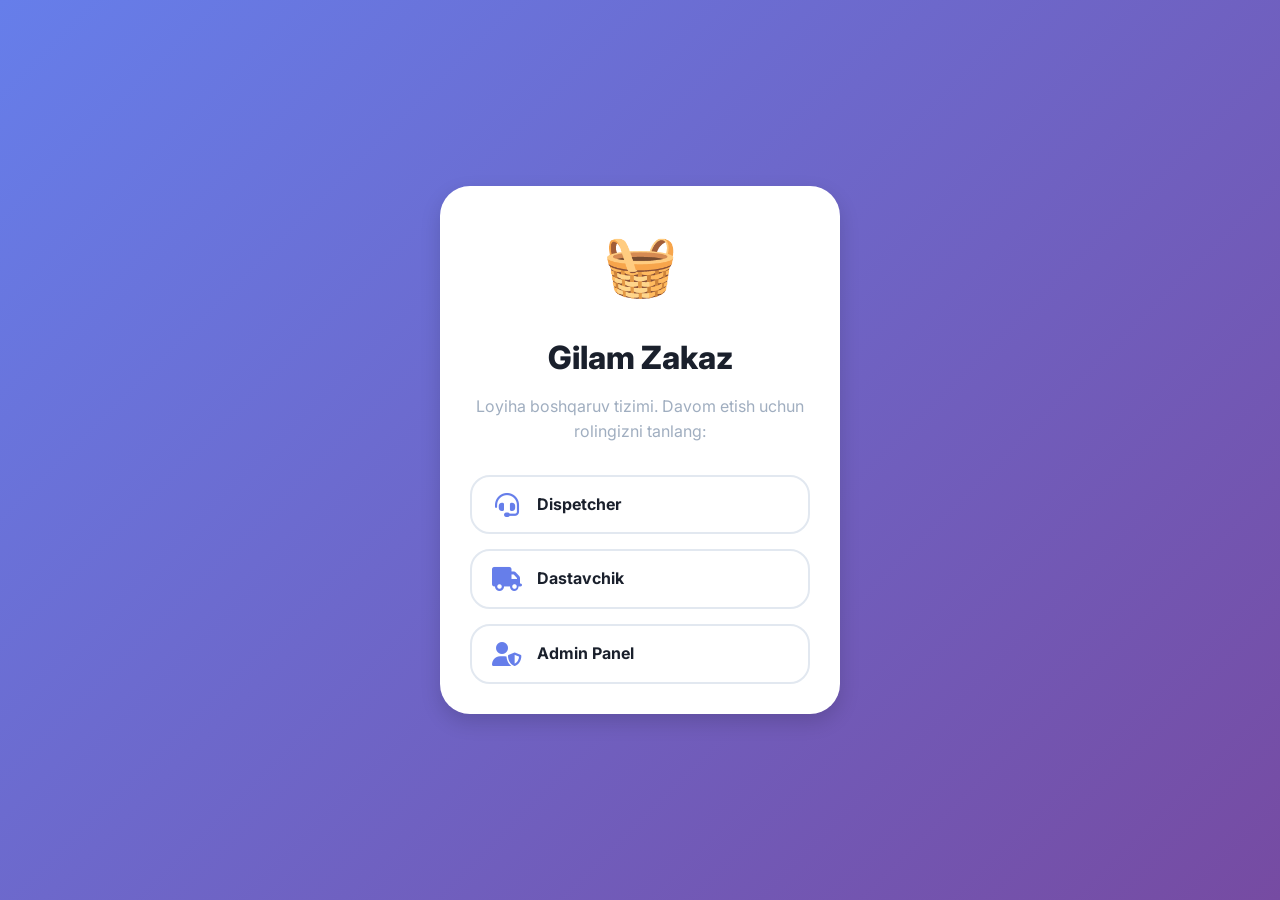
==== commit ca90e529: "Project ready" ====
--- a/index.html
+++ b/index.html
@@ -2,390 +2,79 @@
 <html lang="uz">
 <head>
     <meta charset="UTF-8">
-    <meta name="viewport" content="width=device-width, initial-scale=1.0, maximum-scale=1.0, user-scalable=no, viewport-fit=cover">
-    <title>Gilam Zakaz | Mobil</title>
+    <meta name="viewport" content="width=device-width, initial-scale=1.0">
+    <title>Gilam Zakaz | Kirish</title>
     <link rel="stylesheet" href="https://cdnjs.cloudflare.com/ajax/libs/font-awesome/6.4.0/css/all.min.css">
     <link href="https://fonts.googleapis.com/css2?family=Inter:wght@400;500;600;700;800&display=swap" rel="stylesheet">
-    <link rel="stylesheet" href="style.css">
+    <link rel="stylesheet" href="css/base.css">
+    <style>
+        body {
+            display: flex;
+            align-items: center;
+            justify-content: center;
+            padding: 20px;
+            background: linear-gradient(135deg, var(--primary) 0%, var(--secondary) 100%);
+        }
+        .entry-container {
+            background: var(--white);
+            padding: 30px;
+            border-radius: 30px;
+            width: 100%;
+            max-width: 400px;
+            text-align: center;
+            box-shadow: var(--shadow-lg);
+        }
+        .logo-icon {
+            font-size: 60px;
+            margin-bottom: 20px;
+            display: inline-block;
+        }
+        h1 { margin-bottom: 10px; font-weight: 800; color: var(--dark); }
+        p { color: var(--gray); margin-bottom: 30px; }
+        .role-buttons {
+            display: grid;
+            gap: 15px;
+        }
+        .role-btn {
+            display: flex;
+            align-items: center;
+            gap: 15px;
+            padding: 15px 20px;
+            border: 2px solid var(--border);
+            border-radius: 20px;
+            text-decoration: none;
+            color: var(--dark);
+            font-weight: 700;
+            transition: all 0.3s cubic-bezier(0.34, 1.56, 0.64, 1);
+        }
+        .role-btn i { font-size: 24px; color: var(--primary); width: 30px; }
+        .role-btn:hover {
+            transform: translateY(-4px);
+            border-color: var(--primary);
+            box-shadow: var(--shadow-md);
+        }
+    </style>
 </head>
 <body>
-    <div class="loading-screen" id="loadingScreen">
-        <div class="loading-spinner"></div>
-        <p>Yuklanmoqda...</p>
-    </div>
-
-    <!-- BOTTOM NAVIGATION: Bosh sahifa / Zakaz berish / Bugungi / Profil -->
-    <nav class="bottom-nav">
-        <button class="nav-item active" data-page="home" onclick="switchPage('home')">
-            <i class="fas fa-home"></i>
-            <span>Bosh sahifa</span>
-        </button>
-        <button class="nav-item" data-page="neworder" onclick="switchPage('neworder')">
-            <i class="fas fa-plus-circle"></i>
-            <span>Zakaz berish</span>
-        </button>
-        <button class="nav-item" data-page="today" onclick="switchPage('today')">
-            <i class="fas fa-calendar-day"></i>
-            <span>Bugungi</span>
-            <span class="nav-badge" id="todayBadge" style="display:none">0</span>
-        </button>
-        <button class="nav-item" data-page="profile" onclick="switchPage('profile')">
-            <i class="fas fa-user-circle"></i>
-            <span>Profil</span>
-        </button>
-    </nav>
-
-    <main class="main-content">
-
-        <!-- HOME PAGE -->
-        <div class="page active" id="homePage">
-            <div class="mobile-header">
-                <div class="welcome-section">
-                    <h1>Gilam Zakaz</h1>
-                    <p class="date" id="currentDate"></p>
-                </div>
-                <div class="header-actions">
-                    <button class="theme-toggle-btn" id="themeToggleBtn" onclick="toggleTheme()">
-                        <span class="theme-icon-sun"><i class="fas fa-sun"></i></span>
-                        <span class="theme-icon-moon"><i class="fas fa-moon"></i></span>
-                    </button>
-                    <button class="admin-btn" id="adminBtn" onclick="openAdminLoginModal()">
-                        <i class="fas fa-cog"></i>
-                    </button>
-                </div>
-            </div>
-
-            <div class="stats-cards">
-                <div class="stat-card">
-                    <i class="fas fa-shopping-bag" style="color:#667eea"></i>
-                    <div class="stat-value" id="totalOrdersStat">0</div>
-                    <div class="stat-label">Jami</div>
-                </div>
-                <div class="stat-card">
-                    <i class="fas fa-calendar-day" style="color:#ff9800"></i>
-                    <div class="stat-value" id="todayOrdersStat">0</div>
-                    <div class="stat-label">Bugun</div>
-                </div>
-                <div class="stat-card">
-                    <i class="fas fa-money-bill-wave" style="color:#4caf50"></i>
-                    <div class="stat-value" id="todayRevenueStat">0</div>
-                    <div class="stat-label">Tushum</div>
-                </div>
-                <div class="stat-card">
-                    <i class="fas fa-ruler-combined" style="color:#9c27b0"></i>
-                    <div class="stat-value" id="totalAreaStat">0</div>
-                    <div class="stat-label">m²</div>
-                </div>
-            </div>
-
-            <!-- SEARCH BAR -->
-            <div class="search-section" style="padding:0 16px;margin-bottom:20px;">
-                <div class="search-wrapper" style="position:relative;">
-                    <i class="fas fa-search" style="position:absolute;left:14px;top:50%;transform:translateY(-50%);color:#888;"></i>
-                    <input type="text" id="homeSearchInput" placeholder="Tel yoki Ism orqali qidirish..." 
-                        style="width:100%;padding:12px 12px 12px 40px;border-radius:12px;border:1px solid #eee;font-size:15px;outline:none;background:var(--white);box-shadow:0 2px 8px rgba(0,0,0,0.05);"
-                        oninput="globalSearch(this.value)">
-                </div>
-            </div>
-
-            <div class="quick-actions">
-                <button class="action-btn" onclick="switchPage('neworder')">
-                    <i class="fas fa-plus-circle"></i>
-                    <span>Yangi zakaz</span>
-                </button>
-                <button class="action-btn" onclick="switchPage('today')">
-                    <i class="fas fa-calendar-day"></i>
-                    <span>Bugungi</span>
-                </button>
-                <button class="action-btn" onclick="openAdminLoginModal()">
-                    <i class="fas fa-cog"></i>
-                    <span>Admin</span>
-                </button>
-            </div>
-
-            <div class="section-header">
-                <h2>Oxirgi zakazlar</h2>
-                <button class="see-all" onclick="switchPage('neworder')">Yangi +</button>
-            </div>
-            <div class="orders-list" id="recentOrders"></div>
-
-            <div class="section-header" style="margin-top:24px;">
-                <h2>Bugungi zakazlar</h2>
-                <button class="see-all" onclick="switchPage('today')">Barchasi</button>
-            </div>
-            <div class="queue-list" id="todayPreview"></div>
-        </div>
-
-        <!-- NEW ORDER PAGE -->
-        <div class="page" id="neworderPage">
-            <div class="mobile-header">
-                <div class="welcome-section">
-                    <h1>Yangi Zakaz</h1>
-                    <p class="date">Zakaz ma'lumotlarini kiriting</p>
-                </div>
-            </div>
-
-            <div class="new-order-form-page">
-                <!-- Mijoz ismi -->
-                <div class="form-group">
-                    <label><i class="fas fa-user"></i> Mijoz ismi</label>
-                    <input type="text" id="fo-name" placeholder="Masalan: Alisher Karimov" maxlength="60">
-                </div>
-
-                <!-- Telefon -->
-                <div class="form-group">
-                    <label><i class="fas fa-phone"></i> Telefon raqam</label>
-                    <div class="phone-input-wrapper">
-                        <span class="phone-prefix">+998</span>
-                        <input type="tel" id="fo-phone" placeholder="90 123-45-67"
-                            inputmode="numeric" maxlength="12"
-                            oninput="formatPhoneInput(this)"
-                            onkeydown="handlePhoneKey(event,this)">
-                    </div>
-                    <small id="fo-phoneError" style="color:#f44336;display:none;margin-top:4px;">❌ 9 raqamli telefon kiriting</small>
-                </div>
-
-                <!-- Manzil -->
-                <div class="form-group">
-                    <label><i class="fas fa-map-marker-alt"></i> Manzil / Qishloq</label>
-                    <div style="display:flex;gap:8px;align-items:flex-end">
-                        <input type="text" id="fo-village" placeholder="Do'stlik, Bog'cha..." style="flex:1;">
-                        <button type="button" id="fo-gps-btn" onclick="captureGPSLocation()" style="padding:12px 16px;background:#667eea;color:#fff;border:none;border-radius:12px;cursor:pointer;font-size:14px;font-weight:600;white-space:nowrap;display:flex;align-items:center;gap:6px"><i class="fas fa-location-arrow"></i> GPS</button>
-                    </div>
-                    <input type="hidden" id="fo-gps-coords" value="">
-                </div>
-
-                <!-- Yuvish sanasi -->
-                <div class="form-group">
-                    <label><i class="fas fa-calendar-alt"></i> Yuvish sanasi</label>
-                    <input type="date" id="fo-washdate" style="font-size:16px;">
-                </div>
-
-                <!-- Mahsulot qo'shish -->
-                <div class="form-group">
-                    <label><i class="fas fa-plus-circle"></i> Mahsulot qo'shish</label>
-                    <div class="product-add-buttons">
-                        <button type="button" class="prod-add-btn" onclick="addProductItem('gilam','🧺','Gilam')">
-                            <span class="prod-add-emoji">🧺</span><span>Gilam</span>
-                        </button>
-                        <button type="button" class="prod-add-btn" onclick="addProductItem('adyol','🛏️','Adyol')">
-                            <span class="prod-add-emoji">🛏️</span><span>Adyol</span>
-                        </button>
-                        <button type="button" class="prod-add-btn" onclick="addProductItem('yakandoz','🪣','Yakandoz')">
-                            <span class="prod-add-emoji">🪣</span><span>Yakandoz</span>
-                        </button>
-                        <button type="button" class="prod-add-btn" onclick="addProductItem('parda','🪟','Parda')">
-                            <span class="prod-add-emoji">🪟</span><span>Parda</span>
-                        </button>
-                        <button type="button" class="prod-add-btn" onclick="addProductItem('korpa','🛌','Ko\'rpa')">
-                            <span class="prod-add-emoji">🛌</span><span>Ko'rpa</span>
-                        </button>
-                    </div>
-                </div>
-
-                <div id="fo-productItemsList" class="product-items-list"></div>
-
-                <div class="live-calculator" id="fo-totalCalcBox" style="display:none;">
-                    <div class="calc-item total">
-                        <span>📦 Jami narx:</span>
-                        <strong id="fo-livePrice">0 so'm</strong>
-                    </div>
-                    <div class="calc-item">
-                        <span>Mahsulotlar soni:</span>
-                        <strong id="fo-liveItemCount">0 ta</strong>
-                    </div>
-                </div>
-
-                <!-- Izoh -->
-                <div class="form-group">
-                    <label><i class="fas fa-comment"></i> Izoh</label>
-                    <textarea id="fo-comment" rows="2" placeholder="Qo'shimcha ma'lumot..."></textarea>
-                </div>
-
-                <button class="btn-save-full" id="fo-saveBtn" onclick="saveOrderFull()">
-                    <i class="fas fa-check"></i> Zakaz saqlash
-                </button>
-            </div>
-        </div>
-
-        <!-- BUGUNGI PAGE -->
-        <div class="page" id="todayPage">
-            <div class="mobile-header">
-                <div class="welcome-section">
-                    <h1>Bugungi zakazlar</h1>
-                    <p class="date" id="todayDateLabel"></p>
-                </div>
-                <div class="header-actions">
-                    <span class="queue-total" id="todayTotal" style="font-size:13px;padding:6px 12px;">0 ta</span>
-                </div>
-            </div>
-
-            <div class="filter-chips" style="margin-bottom:12px;">
-                <button class="chip active" onclick="setTodayFilter(this,'all')">Barchasi</button>
-                <button class="chip" onclick="setTodayFilter(this,'new')">⏳ Kutilmoqda</button>
-                <button class="chip" onclick="setTodayFilter(this,'washing')">🧼 Yuvilmoqda</button>
-                <button class="chip" onclick="setTodayFilter(this,'ready')">✅ Tayyor</button>
-                <button class="chip" onclick="setTodayFilter(this,'done')">🚚 Yetkazildi</button>
-            </div>
-
-            <div class="queue-list" id="todayOrdersList"></div>
-        </div>
-
-        <!-- PROFIL PAGE -->
-        <div class="page" id="profilePage">
-            <div class="mobile-header">
-                <div class="welcome-section">
-                    <h1>Profil</h1>
-                    <p class="date">Statistika va sozlamalar</p>
-                </div>
-                <div class="header-actions">
-                    <button class="theme-toggle-btn" id="themeToggleBtn2" onclick="toggleTheme()">
-                        <span class="theme-icon-sun"><i class="fas fa-sun"></i></span>
-                        <span class="theme-icon-moon"><i class="fas fa-moon"></i></span>
-                    </button>
-                </div>
-            </div>
-
-            <!-- Stats summary -->
-            <div class="stats-cards">
-                <div class="stat-card">
-                    <i class="fas fa-shopping-bag" style="color:#667eea"></i>
-                    <div class="stat-value" id="profJami">0</div>
-                    <div class="stat-label">Jami</div>
-                </div>
-                <div class="stat-card">
-                    <i class="fas fa-check-circle" style="color:#4caf50"></i>
-                    <div class="stat-value" id="profTayyor">0</div>
-                    <div class="stat-label">Tayyor</div>
-                </div>
-                <div class="stat-card">
-                    <i class="fas fa-money-bill-wave" style="color:#ff9800"></i>
-                    <div class="stat-value" id="profDaromad">0</div>
-                    <div class="stat-label">Daromad</div>
-                </div>
-            </div>
-
-            <div class="section-header" style="margin-top:16px;">
-                <h2>📊 Statistika</h2>
-            </div>
-            <div class="report-stats-box" id="profStatsBox"></div>
-
-            <div class="section-header" style="margin-top:16px;">
-                <h2>⚙️ Sozlamalar</h2>
-            </div>
-            <div class="profile-settings-box">
-                <div class="prof-setting-row">
-                    <div>
-                        <div class="prof-setting-label">1 kv.metr narxi</div>
-                        <div class="prof-setting-sub" id="profCurrentPrice">Hozir: 80,000 so'm/m²</div>
-                    </div>
-                    <button class="prof-setting-btn" onclick="openPriceSettings()">
-                        <i class="fas fa-edit"></i> O'zgartirish
-                    </button>
-                </div>
-                <div class="prof-setting-row">
-                    <div>
-                        <div class="prof-setting-label">Admin panel</div>
-                        <div class="prof-setting-sub">To'liq boshqaruv</div>
-                    </div>
-                    <button class="prof-setting-btn" onclick="openAdminLoginModal()">
-                        <i class="fas fa-cog"></i> Kirish
-                    </button>
-                </div>
-                <div class="prof-setting-row">
-                    <div>
-                        <div class="prof-setting-label">Tema</div>
-                        <div class="prof-setting-sub">Qorong'u / Kunduzgi</div>
-                    </div>
-                    <button class="prof-setting-btn" onclick="toggleTheme()">
-                        <i class="fas fa-moon"></i> Almashtirish
-                    </button>
-                </div>
-            </div>
-        </div>
-
-    </main>
-
-    <!-- ORDER DETAILS MODAL -->
-    <div class="modal" id="detailsModal">
-        <div class="modal-content">
-            <div class="modal-header">
-                <h2>Zakaz tafsilotlari</h2>
-                <button class="close-btn" onclick="closeDetailsModal()">✕</button>
-            </div>
-            <div class="modal-body" id="detailsContent"></div>
-            <div class="modal-footer" id="detailsNavigation"></div>
+    <div class="entry-container">
+        <span class="logo-icon">🧺</span>
+        <h1>Gilam Zakaz</h1>
+        <p>Loyiha boshqaruv tizimi. Davom etish uchun rolingizni tanlang:</p>
+        
+        <div class="role-buttons">
+            <a href="dispatcher.html" class="role-btn">
+                <i class="fas fa-headset"></i>
+                <span>Dispetcher</span>
+            </a>
+            <a href="delivery.html" class="role-btn">
+                <i class="fas fa-truck"></i>
+                <span>Dastavchik</span>
+            </a>
+            <a href="admin.html" class="role-btn">
+                <i class="fas fa-user-shield"></i>
+                <span>Admin Panel</span>
+            </a>
         </div>
     </div>
-
-    <!-- ADMIN LOGIN MODAL -->
-    <div class="modal" id="adminLoginModal">
-        <div class="modal-content">
-            <div class="modal-header">
-                <h2><i class="fas fa-lock"></i> Admin panel</h2>
-                <button class="close-btn" onclick="closeAdminLoginModal()">✕</button>
-            </div>
-            <div class="modal-body">
-                <div style="text-align:center;margin-bottom:20px;">
-                    <i class="fas fa-user-shield" style="font-size:60px;color:#667eea;"></i>
-                </div>
-                <div class="form-group">
-                    <label><i class="fas fa-key"></i> Parol</label>
-                    <input type="password" id="adminPassword" placeholder="Parolni kiriting"
-                        onkeypress="if(event.key==='Enter') adminLogin()">
-                </div>
-            </div>
-            <div class="modal-footer">
-                <button class="btn-cancel" onclick="closeAdminLoginModal()">Bekor</button>
-                <button class="btn-save" onclick="adminLogin()">
-                    <i class="fas fa-sign-in-alt"></i> Kirish
-                </button>
-            </div>
-        </div>
-    </div>
-
-    <!-- PRICE SETTINGS MODAL -->
-    <div class="modal" id="priceModal">
-        <div class="modal-content">
-            <div class="modal-header">
-                <h2><i class="fas fa-tag"></i> Narx sozlamasi</h2>
-                <button class="close-btn" onclick="closeModal(document.getElementById('priceModal'))">✕</button>
-            </div>
-            <div class="modal-body">
-                <div class="form-group">
-                    <label><i class="fas fa-ruler-combined"></i> 1 kv.metr narxi (so'm)</label>
-                    <input type="number" id="priceInput" placeholder="80000" inputmode="numeric" min="1000" step="1000">
-                </div>
-                <div style="background:#f0f3ff;padding:12px;border-radius:10px;font-size:13px;color:#667eea;font-weight:600;">
-                    💡 Misol: 3m × 2m = 6m² × <span id="pricePreviewVal">80,000</span> = <span id="pricePreviewTotal">480,000</span> so'm
-                </div>
-            </div>
-            <div class="modal-footer">
-                <button class="btn-cancel" onclick="closeModal(document.getElementById('priceModal'))">Bekor</button>
-                <button class="btn-save" onclick="savePriceSettings()">
-                    <i class="fas fa-check"></i> Saqlash
-                </button>
-            </div>
-        </div>
-    </div>
-
-    <div id="toast" class="toast"></div>
-
-    <script src="script.js"></script>
-    <script>
-    (function() {
-        var saved = localStorage.getItem('theme');
-        var prefersDark = window.matchMedia('(prefers-color-scheme: dark)').matches;
-        var theme = saved || (prefersDark ? 'dark' : 'light');
-        document.documentElement.setAttribute('data-theme', theme);
-    })();
-    function toggleTheme() {
-        var html = document.documentElement;
-        var current = html.getAttribute('data-theme');
-        var next = current === 'dark' ? 'light' : 'dark';
-        html.setAttribute('data-theme', next);
-        localStorage.setItem('theme', next);
-    }
-    </script>
 </body>
 </html>
--- a/css/base.css
+++ b/css/base.css
@@ -0,0 +1,93 @@
+/* =================== BASE & VARIABLES =================== */
+:root {
+    --primary: #667eea;
+    --primary-light: #8b9ef5;
+    --primary-dark: #5a67d8;
+    --secondary: #764ba2;
+    --secondary-light: #9b6bc2;
+    --success: #4caf50;
+    --success-light: #81c784;
+    --warning: #ff9800;
+    --warning-light: #ffb74d;
+    --danger: #f44336;
+    --danger-light: #ef5350;
+    --info: #2196f3;
+    --info-light: #64b5f6;
+    --dark: #1a202c;
+    --dark-secondary: #2d3748;
+    --light: #f7fafc;
+    --light-secondary: #edf2f7;
+    --gray: #a0aec0;
+    --gray-light: #cbd5e0;
+    --border: #e2e8f0;
+    --bg: #f5f7fa;
+    --white: #ffffff;
+    --shadow: 0 2px 8px rgba(0,0,0,0.08);
+    --shadow-md: 0 4px 12px rgba(0,0,0,0.12);
+    --shadow-lg: 0 8px 20px rgba(0,0,0,0.15);
+}
+
+[data-theme="dark"] {
+    --bg: #0f1117;
+    --white: #1a1d2e;
+    --border: #2a2d3e;
+    --dark: #e2e8f0;
+    --gray: #94a3b8;
+    --gray-light: #475569;
+    --shadow: 0 2px 12px rgba(0,0,0,.35);
+    --shadow-md: 0 4px 20px rgba(0,0,0,.5);
+}
+
+* {
+    margin: 0;
+    padding: 0;
+    box-sizing: border-box;
+    -webkit-tap-highlight-color: transparent;
+}
+
+body {
+    font-family: 'Inter', -apple-system, BlinkMacSystemFont, 'Segoe UI', sans-serif;
+    background: var(--bg);
+    color: var(--dark);
+    line-height: 1.6;
+    min-height: 100vh;
+}
+
+/* Common UI Components (Modals, Toasts, etc.) */
+.modal {
+    display: none;
+    position: fixed;
+    top: 0; left: 0; right: 0; bottom: 0;
+    background: rgba(0,0,0,0.5);
+    backdrop-filter: blur(8px);
+    z-index: 2000;
+    padding: 16px;
+}
+
+.modal.show { display: flex; align-items: flex-end; }
+
+.modal-content {
+    background: var(--white);
+    border-radius: 28px 28px 0 0;
+    width: 100%; max-width: 520px;
+    margin: auto; max-height: 90vh;
+    overflow-y: auto;
+}
+
+.toast {
+    position: fixed;
+    bottom: 100px; left: 16px; right: 16px;
+    background: var(--dark);
+    color: white;
+    padding: 16px 20px;
+    border-radius: 16px;
+    text-align: center;
+    z-index: 3000;
+    transform: translateY(100px);
+    opacity: 0;
+    transition: all 0.4s cubic-bezier(0.34, 1.56, 0.64, 1);
+}
+
+.toast.show { transform: translateY(0); opacity: 1; }
+.toast.success { background: var(--success); }
+.toast.error { background: var(--danger); }
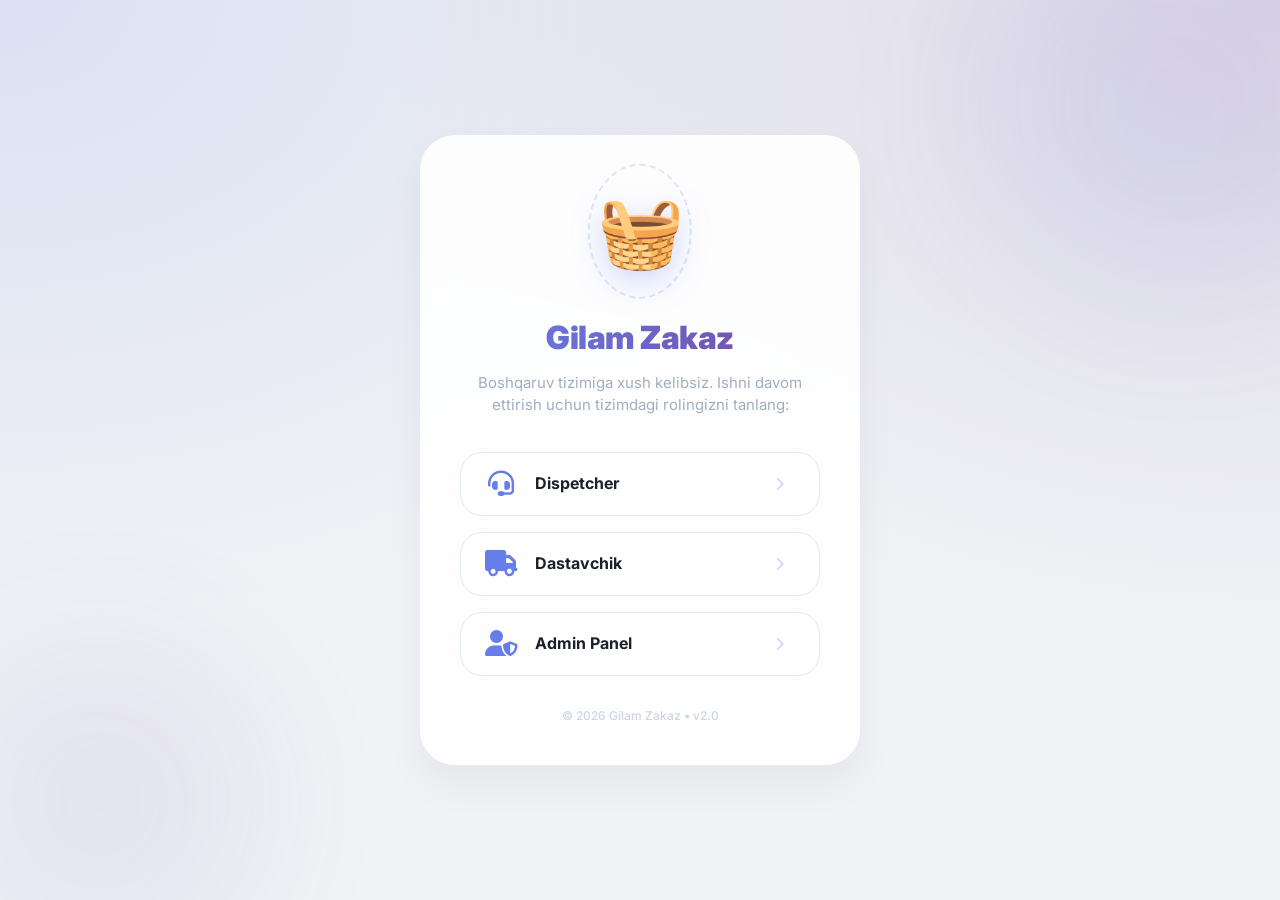
==== commit 70c428ed: "Updated" ====
--- a/index.html
+++ b/index.html
@@ -8,72 +8,222 @@
     <link href="https://fonts.googleapis.com/css2?family=Inter:wght@400;500;600;700;800&display=swap" rel="stylesheet">
     <link rel="stylesheet" href="css/base.css">
     <style>
+        :root {
+            --glass-bg: rgba(255, 255, 255, 0.9);
+            --glass-border: rgba(255, 255, 255, 0.2);
+        }
+        
         body {
             display: flex;
             align-items: center;
             justify-content: center;
             padding: 20px;
-            background: linear-gradient(135deg, var(--primary) 0%, var(--secondary) 100%);
-        }
+            background: #f0f2f5;
+            background-image: 
+                radial-gradient(at 0% 0%, rgba(102, 126, 234, 0.15) 0px, transparent 50%),
+                radial-gradient(at 100% 0%, rgba(118, 75, 162, 0.15) 0px, transparent 50%);
+            min-height: 100vh;
+            overflow: hidden;
+        }
+
+        /* Orqa fondagi animatsiya elementlari */
+        .bg-shapes {
+            position: fixed;
+            top: 0; left: 0; width: 100%; height: 100%;
+            z-index: -1;
+            overflow: hidden;
+        }
+        .shape {
+            position: absolute;
+            background: linear-gradient(45deg, var(--primary), var(--secondary));
+            filter: blur(80px);
+            opacity: 0.1;
+            border-radius: 50%;
+            animation: move 20s infinite alternate;
+        }
+        .shape-1 { width: 400px; height: 400px; top: -100px; right: -100px; }
+        .shape-2 { width: 300px; height: 300px; bottom: -50px; left: -50px; animation-delay: -5s; }
+
+        @keyframes move {
+            0% { transform: translate(0, 0) scale(1); }
+            100% { transform: translate(50px, 100px) scale(1.2); }
+        }
+
         .entry-container {
-            background: var(--white);
-            padding: 30px;
-            border-radius: 30px;
+            background: var(--glass-bg);
+            backdrop-filter: blur(20px);
+            -webkit-backdrop-filter: blur(20px);
+            padding: 40px;
+            border-radius: 35px;
             width: 100%;
-            max-width: 400px;
+            max-width: 440px;
             text-align: center;
-            box-shadow: var(--shadow-lg);
+            box-shadow: 
+                0 20px 40px rgba(0,0,0,0.05),
+                inset 0 0 0 1px var(--glass-border);
+            animation: fadeIn 0.8s cubic-bezier(0.22, 1, 0.36, 1);
+        }
+
+        @keyframes fadeIn {
+            from { opacity: 0; transform: translateY(30px); }
+            to { opacity: 1; transform: translateY(0); }
+        }
+
+        .logo-wrapper {
+            position: relative;
+            display: inline-block;
+            margin-bottom: 25px;
         }
         .logo-icon {
-            font-size: 60px;
-            margin-bottom: 20px;
-            display: inline-block;
-        }
-        h1 { margin-bottom: 10px; font-weight: 800; color: var(--dark); }
-        p { color: var(--gray); margin-bottom: 30px; }
+            font-size: 70px;
+            filter: drop-shadow(0 10px 15px rgba(102, 126, 234, 0.3));
+            animation: float 4s ease-in-out infinite;
+        }
+        .logo-ring {
+            position: absolute;
+            top: 50%; left: 50%;
+            transform: translate(-50%, -50%);
+            width: 120%; height: 120%;
+            border: 2px dashed var(--primary);
+            border-radius: 50%;
+            opacity: 0.2;
+            animation: rotate 15s linear infinite;
+        }
+
+        @keyframes float {
+            0%, 100% { transform: translateY(0); }
+            50% { transform: translateY(-10px); }
+        }
+        @keyframes rotate {
+            from { transform: translate(-50%, -50%) rotate(0deg); }
+            to { transform: translate(-50%, -50%) rotate(360deg); }
+        }
+
+        h1 { 
+            margin-bottom: 8px; 
+            font-size: 32px;
+            font-weight: 900; 
+            background: linear-gradient(to right, var(--primary), var(--secondary));
+            -webkit-background-clip: text;
+            -webkit-text-fill-color: transparent;
+            letter-spacing: -0.5px;
+        }
+        p { 
+            color: var(--gray); 
+            margin-bottom: 35px; 
+            font-size: 15px; 
+            line-height: 1.5;
+            padding: 0 10px;
+        }
+
         .role-buttons {
             display: grid;
-            gap: 15px;
+            gap: 16px;
         }
         .role-btn {
             display: flex;
             align-items: center;
-            gap: 15px;
-            padding: 15px 20px;
-            border: 2px solid var(--border);
-            border-radius: 20px;
+            gap: 18px;
+            padding: 18px 24px;
+            background: var(--white);
+            border: 1px solid var(--border);
+            border-radius: 22px;
             text-decoration: none;
             color: var(--dark);
             font-weight: 700;
-            transition: all 0.3s cubic-bezier(0.34, 1.56, 0.64, 1);
-        }
-        .role-btn i { font-size: 24px; color: var(--primary); width: 30px; }
+            transition: all 0.4s cubic-bezier(0.25, 0.46, 0.45, 0.94);
+            position: relative;
+            overflow: hidden;
+        }
+
+        .role-btn::after {
+            content: '';
+            position: absolute;
+            top: 0; left: 0; width: 100%; height: 100%;
+            background: linear-gradient(to right, var(--primary), var(--secondary));
+            opacity: 0;
+            transition: opacity 0.4s;
+            z-index: 1;
+        }
+
         .role-btn:hover {
-            transform: translateY(-4px);
-            border-color: var(--primary);
-            box-shadow: var(--shadow-md);
+            transform: scale(1.02);
+            border-color: transparent;
+            box-shadow: 0 10px 25px rgba(102, 126, 234, 0.15);
+            color: white;
+        }
+        .role-btn:hover::after { opacity: 1; }
+
+        .role-btn i { 
+            font-size: 26px; 
+            color: var(--primary); 
+            width: 32px;
+            transition: all 0.4s;
+            z-index: 2;
+        }
+        .role-btn span { z-index: 2; font-size: 16px; }
+        .role-btn .arrow { 
+            margin-left: auto; 
+            font-size: 14px; 
+            opacity: 0.3; 
+            transition: all 0.4s;
+            z-index: 2;
+        }
+
+        .role-btn:hover i, .role-btn:hover .arrow { color: white; opacity: 1; }
+        .role-btn:hover .arrow { transform: translateX(5px); }
+
+        .footer-note {
+            margin-top: 30px;
+            font-size: 12px;
+            color: var(--gray-light);
+            font-weight: 500;
+        }
+
+        @media (max-width: 480px) {
+            .entry-container {
+                padding: 30px 20px;
+                border-radius: 30px;
+            }
+            h1 { font-size: 28px; }
+            .logo-icon { font-size: 60px; }
         }
     </style>
 </head>
 <body>
+    <div class="bg-shapes">
+        <div class="shape shape-1"></div>
+        <div class="shape shape-2"></div>
+    </div>
+
     <div class="entry-container">
-        <span class="logo-icon">🧺</span>
+        <div class="logo-wrapper">
+            <div class="logo-ring"></div>
+            <span class="logo-icon">🧺</span>
+        </div>
         <h1>Gilam Zakaz</h1>
-        <p>Loyiha boshqaruv tizimi. Davom etish uchun rolingizni tanlang:</p>
+        <p>Boshqaruv tizimiga xush kelibsiz. Ishni davom ettirish uchun tizimdagi rolingizni tanlang:</p>
         
         <div class="role-buttons">
             <a href="dispatcher.html" class="role-btn">
                 <i class="fas fa-headset"></i>
                 <span>Dispetcher</span>
+                <i class="fas fa-chevron-right arrow"></i>
             </a>
             <a href="delivery.html" class="role-btn">
                 <i class="fas fa-truck"></i>
                 <span>Dastavchik</span>
+                <i class="fas fa-chevron-right arrow"></i>
             </a>
             <a href="admin.html" class="role-btn">
                 <i class="fas fa-user-shield"></i>
                 <span>Admin Panel</span>
+                <i class="fas fa-chevron-right arrow"></i>
             </a>
+        </div>
+
+        <div class="footer-note">
+            © 2026 Gilam Zakaz • v2.0
         </div>
     </div>
 </body>
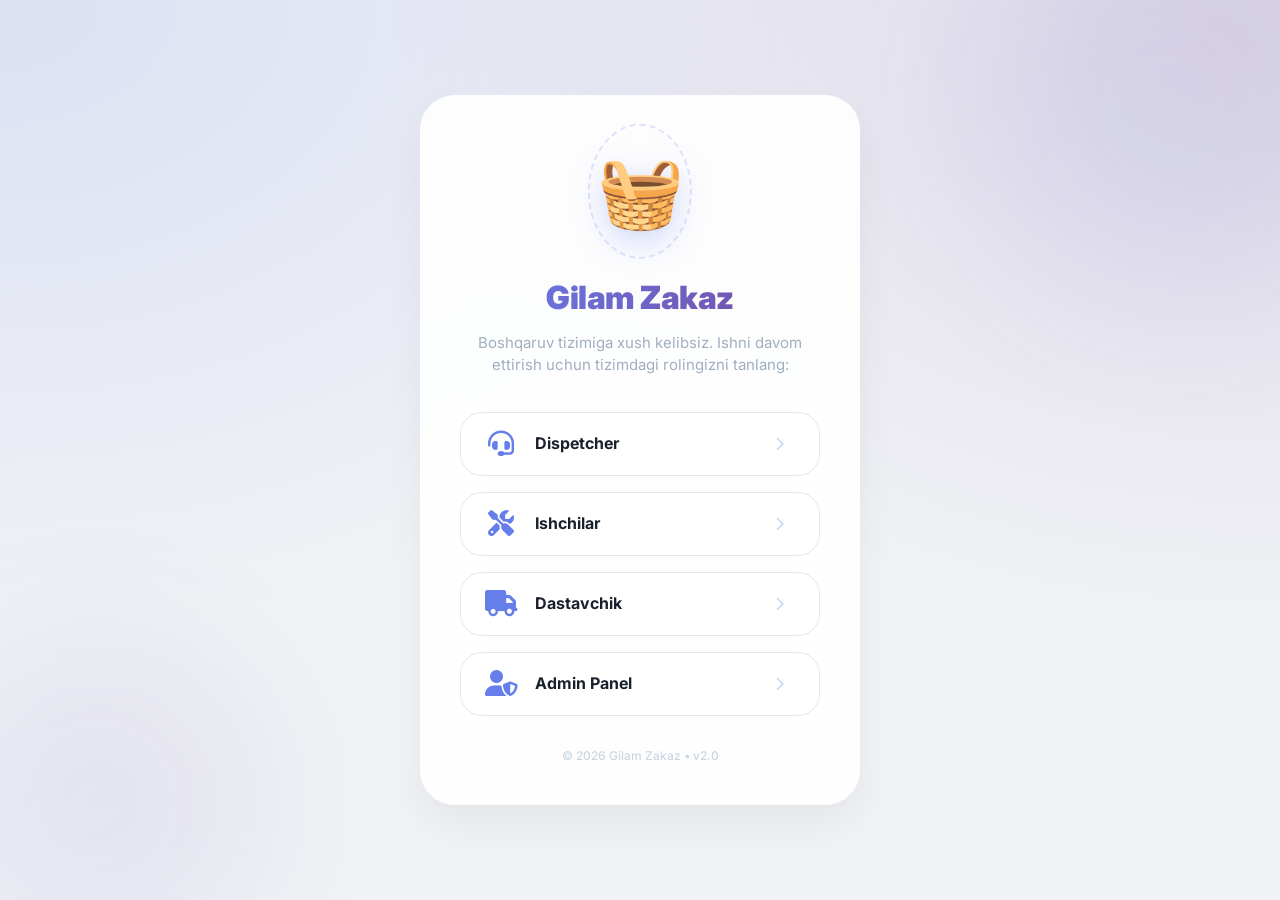
==== commit 31035cbd: "V2 updated" ====
--- a/index.html
+++ b/index.html
@@ -210,6 +210,11 @@
                 <span>Dispetcher</span>
                 <i class="fas fa-chevron-right arrow"></i>
             </a>
+            <a href="worker.html" class="role-btn">
+                <i class="fas fa-tools"></i>
+                <span>Ishchilar</span>
+                <i class="fas fa-chevron-right arrow"></i>
+            </a>
             <a href="delivery.html" class="role-btn">
                 <i class="fas fa-truck"></i>
                 <span>Dastavchik</span>
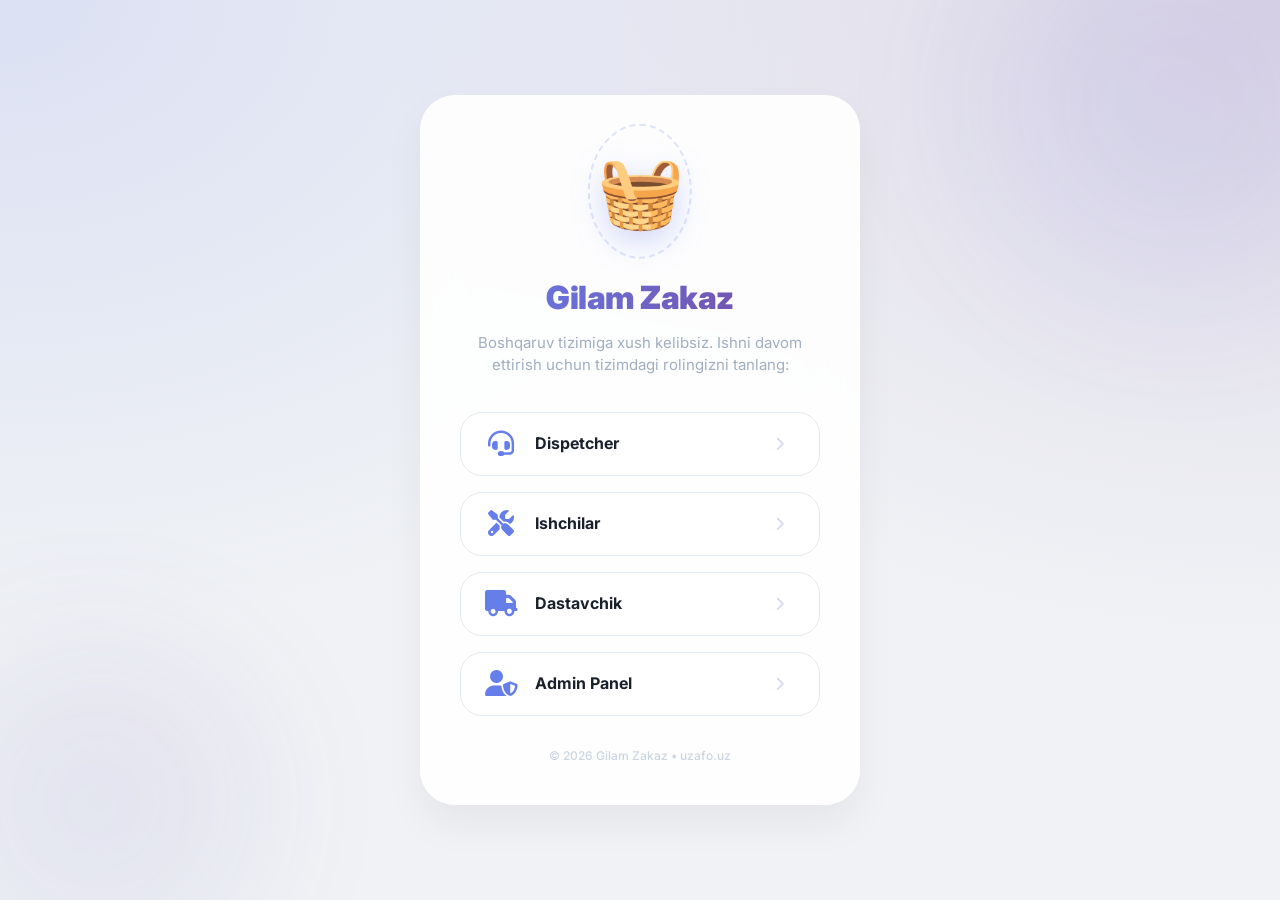
==== commit 6b04a1d2: "v2" ====
--- a/index.html
+++ b/index.html
@@ -228,7 +228,7 @@
         </div>
 
         <div class="footer-note">
-            © 2026 Gilam Zakaz • v2.0
+            © 2026 Gilam Zakaz • uzafo.uz
         </div>
     </div>
 </body>
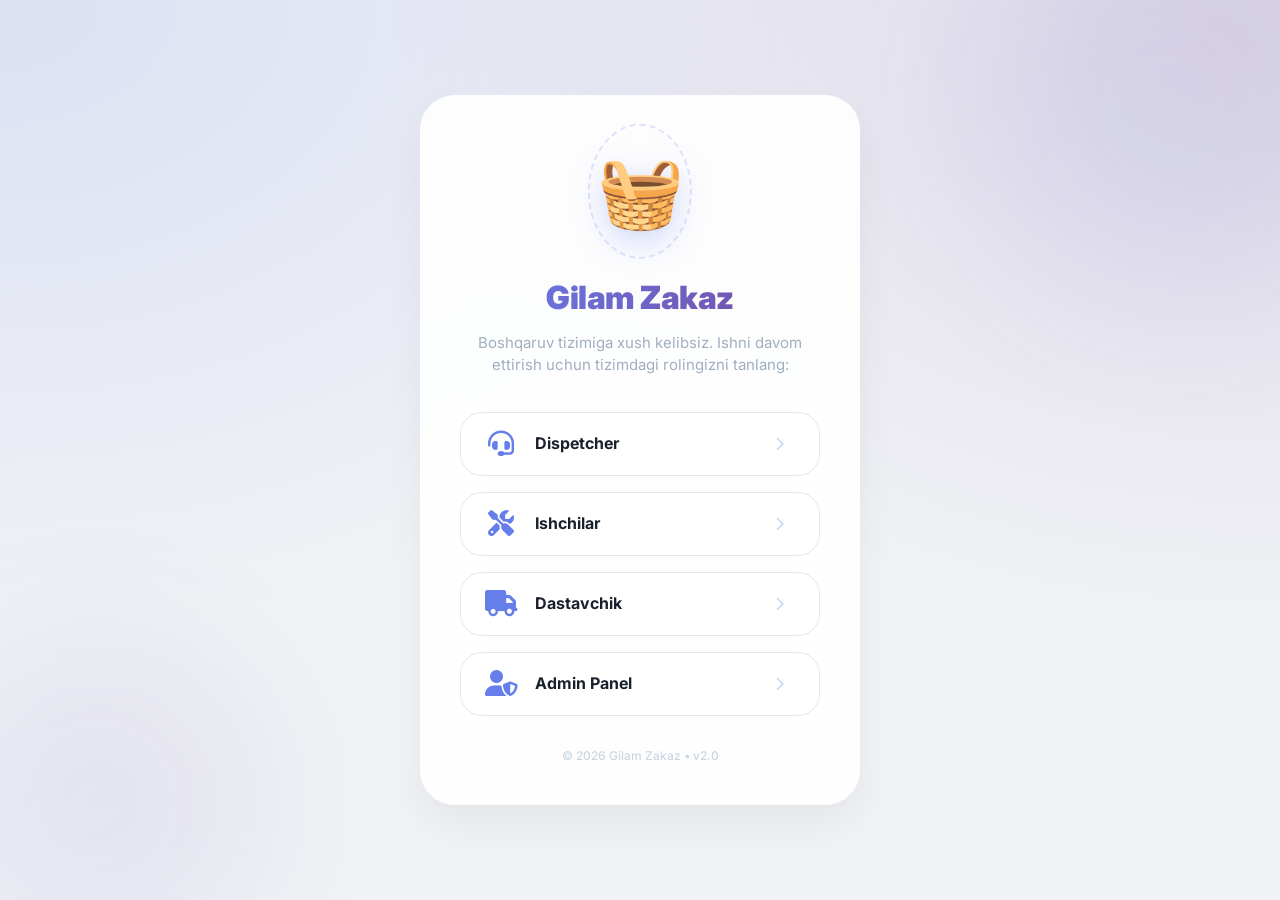
==== commit d445bf3f: "V2 app" ====
--- a/index.html
+++ b/index.html
@@ -228,7 +228,7 @@
         </div>
 
         <div class="footer-note">
-            © 2026 Gilam Zakaz • uzafo.uz
+            © 2026 Gilam Zakaz • v2.0
         </div>
     </div>
 </body>
